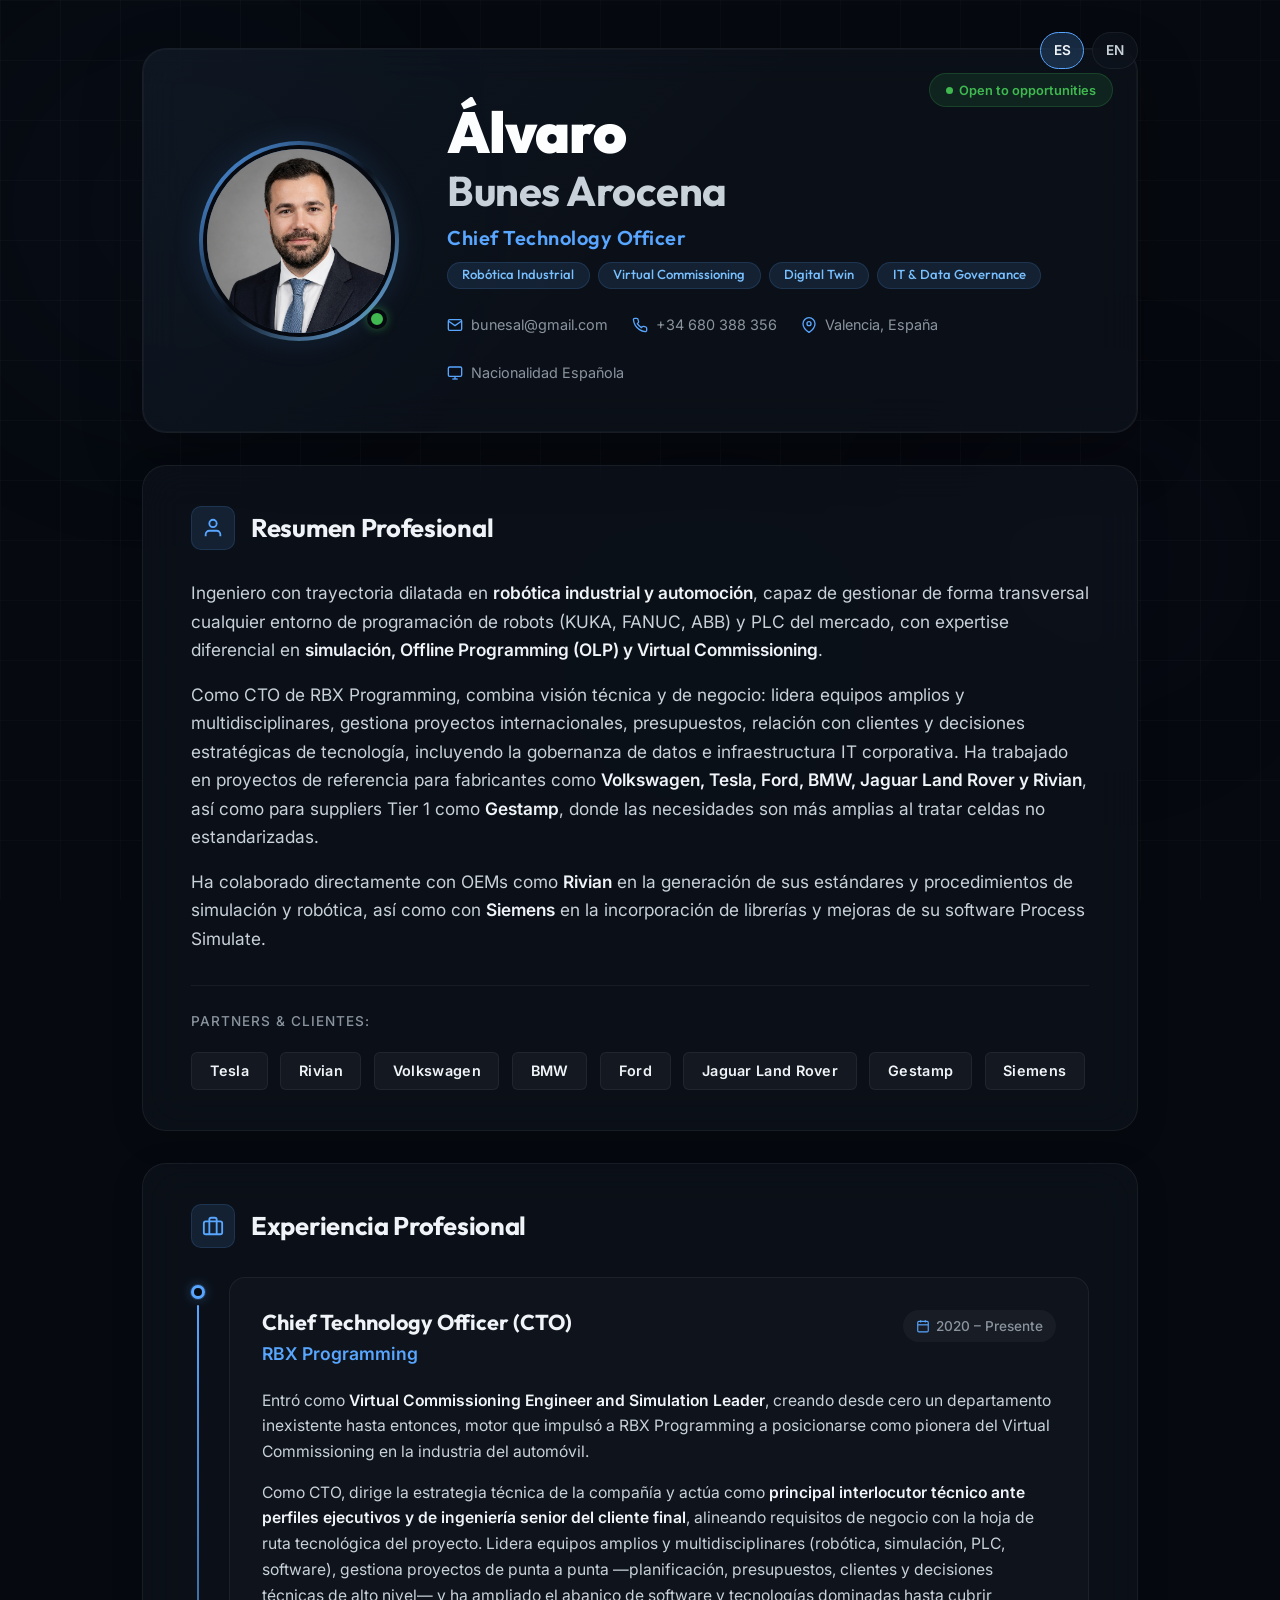
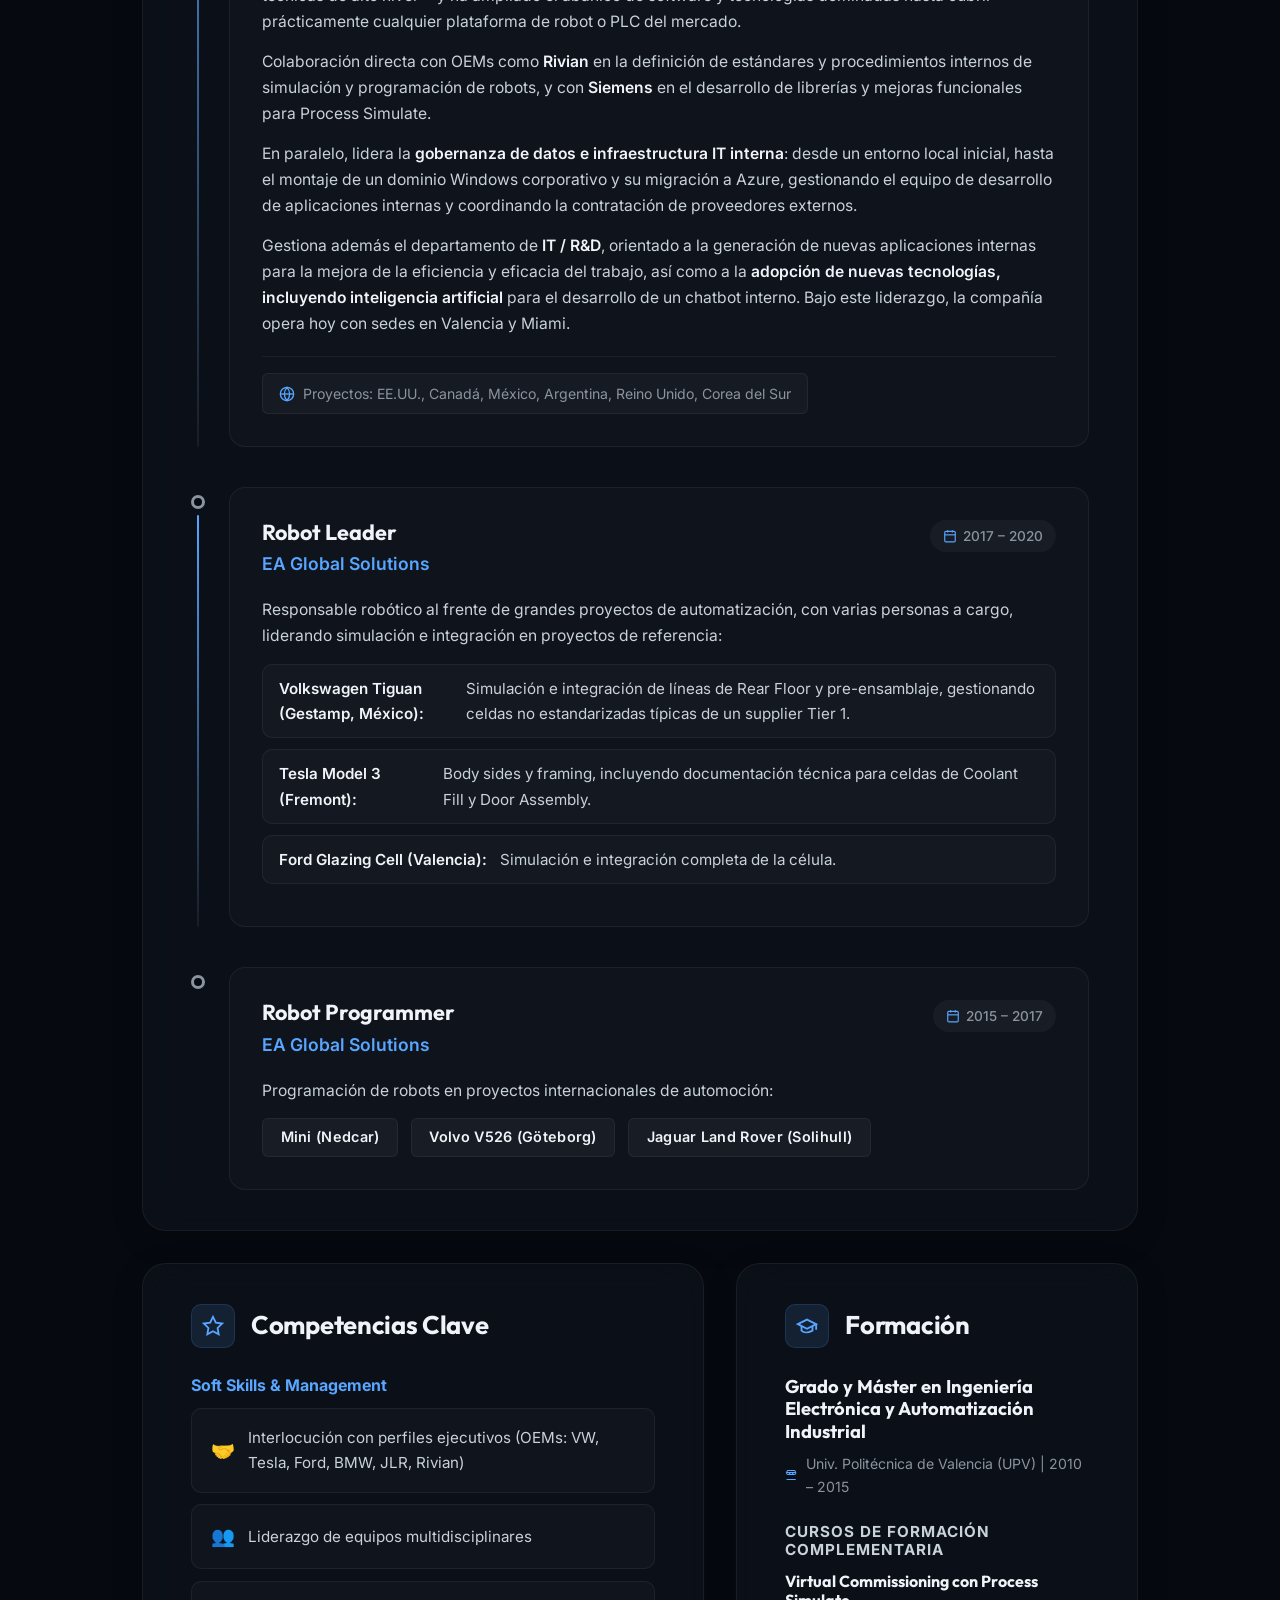
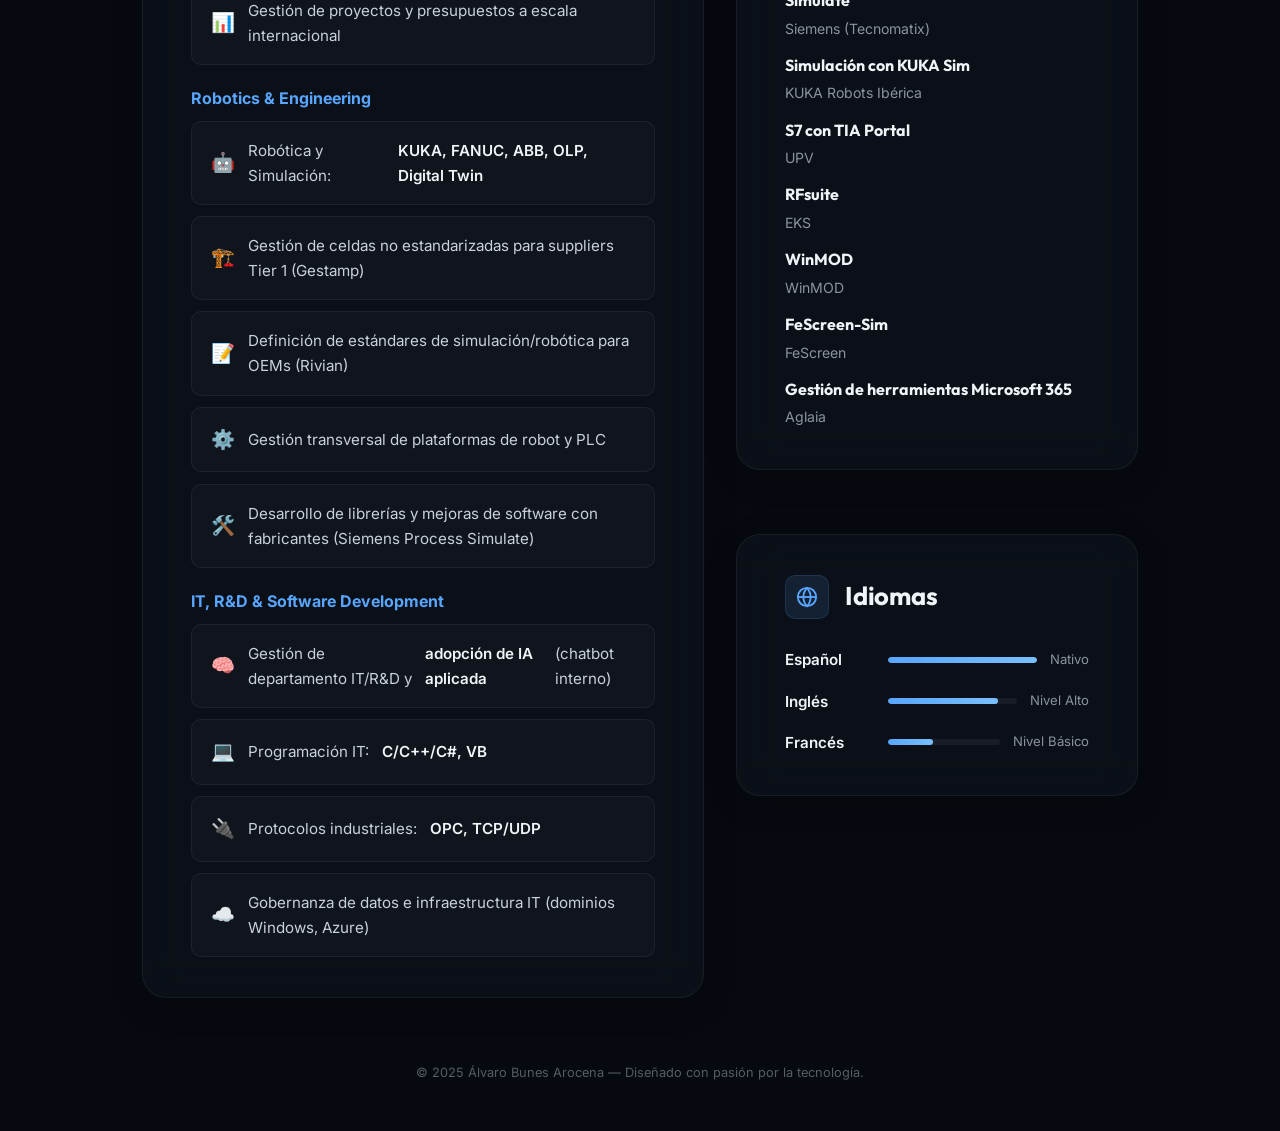
==== index.html @ 58a69bb5 "Add files via upload" ====
<!DOCTYPE html>
<html lang="es">
<head>
    <meta charset="UTF-8">
    <meta name="viewport" content="width=device-width, initial-scale=1.0">
    <title>CV — Álvaro Bunes Arocena | CTO & Industrial Robotics</title>
    <meta name="description" content="Curriculum Vitae de Álvaro Bunes Arocena — CTO especializado en Robótica Industrial, Virtual Commissioning, Digital Twin e IT Governance.">
    <link rel="preconnect" href="https://fonts.googleapis.com">
    <link rel="preconnect" href="https://fonts.gstatic.com" crossorigin>
    <link href="https://fonts.googleapis.com/css2?family=Inter:wght@300;400;500;600;700&family=Outfit:wght@400;500;600;700;800;900&display=swap" rel="stylesheet">
    <link rel="stylesheet" href="style.css">
</head>
<body>

    <!-- Animated background particles -->
    <div class="bg-effects">
        <div class="orb orb-1"></div>
        <div class="orb orb-2"></div>
        <div class="orb orb-3"></div>
        <div class="grid-overlay"></div>
    </div>

    <main class="cv-container">

        <!-- Language Switcher -->
        <div class="lang-switcher">
            <a href="index.html" class="lang-btn active">ES</a>
            <a href="en.html" class="lang-btn">EN</a>
        </div>

        <!-- ═══════════════ HERO ═══════════════ -->
        <header class="hero" id="hero">
            <div class="hero-badge">Open to opportunities</div>
            <div class="hero-layout">
                <div class="hero-image-wrapper">
                    <div class="hero-image-ring">
                        <div class="hero-image">
                            <img src="fotobuena.png" alt="Álvaro Bunes Arocena — CTO">
                        </div>
                    </div>
                    <div class="status-indicator"></div>
                </div>
                <div class="hero-content">
                    <h1 class="name">
                        <span class="name-first">Álvaro</span>
                        <span class="name-last">Bunes Arocena</span>
                    </h1>
                    <h2 class="title">
                        <span class="title-role">Chief Technology Officer</span>
                        <span class="title-domains">
                            <span class="domain-tag">Robótica Industrial</span>
                            <span class="domain-tag">Virtual Commissioning</span>
                            <span class="domain-tag">Digital Twin</span>
                            <span class="domain-tag">IT & Data Governance</span>
                        </span>
                    </h2>
                    <div class="contact-bar">
                        <a class="contact-item" href="mailto:bunesal@gmail.com">
                            <svg viewBox="0 0 24 24" fill="none" stroke="currentColor" stroke-width="2"><path d="M4 4h16c1.1 0 2 .9 2 2v12c0 1.1-.9 2-2 2H4c-1.1 0-2-.9-2-2V6c0-1.1.9-2 2-2z"></path><polyline points="22,6 12,13 2,6"></polyline></svg>
                            bunesal@gmail.com
                        </a>
                        <a class="contact-item" href="tel:+34680388356">
                            <svg viewBox="0 0 24 24" fill="none" stroke="currentColor" stroke-width="2"><path d="M22 16.92v3a2 2 0 0 1-2.18 2 19.79 19.79 0 0 1-8.63-3.07 19.5 19.5 0 0 1-6-6 19.79 19.79 0 0 1-3.07-8.67A2 2 0 0 1 4.11 2h3a2 2 0 0 1 2 1.72 12.84 12.84 0 0 0 .7 2.81 2 2 0 0 1-.45 2.11L8.09 9.91a16 16 0 0 0 6 6l1.27-1.27a2 2 0 0 1 2.11-.45 12.84 12.84 0 0 0 2.81.7A2 2 0 0 1 22 16.92z"></path></svg>
                            +34 680 388 356
                        </a>
                        <span class="contact-item">
                            <svg viewBox="0 0 24 24" fill="none" stroke="currentColor" stroke-width="2"><path d="M21 10c0 7-9 13-9 13s-9-6-9-13a9 9 0 0 1 18 0z"/><circle cx="12" cy="10" r="3"/></svg>
                            Valencia, España
                        </span>
                        <span class="contact-item">
                            <svg viewBox="0 0 24 24" fill="none" stroke="currentColor" stroke-width="2"><rect x="2" y="3" width="20" height="14" rx="2" ry="2"/><line x1="8" y1="21" x2="16" y2="21"/><line x1="12" y1="17" x2="12" y2="21"/></svg>
                            Nacionalidad Española
                        </span>
                    </div>
                </div>
            </div>
        </header>

        <!-- ═══════════════ RESUMEN ═══════════════ -->
        <section class="section summary-section" id="summary">
            <div class="section-header">
                <div class="section-icon">
                    <svg viewBox="0 0 24 24" fill="none" stroke="currentColor" stroke-width="2"><path d="M20 21v-2a4 4 0 0 0-4-4H8a4 4 0 0 0-4 4v2"/><circle cx="12" cy="7" r="4"/></svg>
                </div>
                <h3 class="section-title">Resumen Profesional</h3>
            </div>
            <div class="section-content summary-text">
                <p>Ingeniero con trayectoria dilatada en <strong>robótica industrial y automoción</strong>, capaz de gestionar de forma transversal cualquier entorno de programación de robots (KUKA, FANUC, ABB) y PLC del mercado, con expertise diferencial en <strong>simulación, Offline Programming (OLP) y Virtual Commissioning</strong>.</p>
                <p>Como CTO de RBX Programming, combina visión técnica y de negocio: lidera equipos amplios y multidisciplinares, gestiona proyectos internacionales, presupuestos, relación con clientes y decisiones estratégicas de tecnología, incluyendo la gobernanza de datos e infraestructura IT corporativa. Ha trabajado en proyectos de referencia para fabricantes como <strong>Volkswagen, Tesla, Ford, BMW, Jaguar Land Rover y Rivian</strong>, así como para suppliers Tier 1 como <strong>Gestamp</strong>, donde las necesidades son más amplias al tratar celdas no estandarizadas.</p>
                <p>Ha colaborado directamente con OEMs como <strong>Rivian</strong> en la generación de sus estándares y procedimientos de simulación y robótica, así como con <strong>Siemens</strong> en la incorporación de librerías y mejoras de su software Process Simulate.</p>
            </div>
            <div class="client-logos">
                <span class="logo-label">Partners & Clientes:</span>
                <div class="logo-strip">
                    <span class="client-name">Tesla</span>
                    <span class="client-name">Rivian</span>
                    <span class="client-name">Volkswagen</span>
                    <span class="client-name">BMW</span>
                    <span class="client-name">Ford</span>
                    <span class="client-name">Jaguar Land Rover</span>
                    <span class="client-name">Gestamp</span>
                    <span class="client-name">Siemens</span>
                </div>
            </div>
        </section>

        <!-- ═══════════════ EXPERIENCIA ═══════════════ -->
        <section class="section experience-section" id="experience">
            <div class="section-header">
                <div class="section-icon">
                    <svg viewBox="0 0 24 24" fill="none" stroke="currentColor" stroke-width="2"><rect x="2" y="7" width="20" height="14" rx="2" ry="2"/><path d="M16 21V5a2 2 0 0 0-2-2h-4a2 2 0 0 0-2 2v16"/></svg>
                </div>
                <h3 class="section-title">Experiencia Profesional</h3>
            </div>
            <div class="section-content">

                <!-- Job 1 -->
                <div class="job">
                    <div class="job-timeline">
                        <div class="timeline-dot active"></div>
                        <div class="timeline-line"></div>
                    </div>
                    <div class="job-card">
                        <div class="job-header">
                            <div class="job-title-group">
                                <h4 class="job-title">Chief Technology Officer (CTO)</h4>
                                <span class="company">RBX Programming</span>
                            </div>
                            <div class="job-meta">
                                <span class="date">
                                    <svg viewBox="0 0 24 24" fill="none" stroke="currentColor" stroke-width="2" width="14" height="14"><rect x="3" y="4" width="18" height="18" rx="2" ry="2"/><line x1="16" y1="2" x2="16" y2="6"/><line x1="8" y1="2" x2="8" y2="6"/><line x1="3" y1="10" x2="21" y2="10"/></svg>
                                    2020 – Presente
                                </span>
                            </div>
                        </div>
                        <div class="job-body">
                            <p>Entró como <strong>Virtual Commissioning Engineer and Simulation Leader</strong>, creando desde cero un departamento inexistente hasta entonces, motor que impulsó a RBX Programming a posicionarse como pionera del Virtual Commissioning en la industria del automóvil.</p>
                            <p>Como CTO, dirige la estrategia técnica de la compañía y actúa como <strong>principal interlocutor técnico ante perfiles ejecutivos y de ingeniería senior del cliente final</strong>, alineando requisitos de negocio con la hoja de ruta tecnológica del proyecto. Lidera equipos amplios y multidisciplinares (robótica, simulación, PLC, software), gestiona proyectos de punta a punta —planificación, presupuestos, clientes y decisiones técnicas de alto nivel— y ha ampliado el abanico de software y tecnologías dominadas hasta cubrir prácticamente cualquier plataforma de robot o PLC del mercado.</p>
                            <p>Colaboración directa con OEMs como <strong>Rivian</strong> en la definición de estándares y procedimientos internos de simulación y programación de robots, y con <strong>Siemens</strong> en el desarrollo de librerías y mejoras funcionales para Process Simulate.</p>
                            <p>En paralelo, lidera la <strong>gobernanza de datos e infraestructura IT interna</strong>: desde un entorno local inicial, hasta el montaje de un dominio Windows corporativo y su migración a Azure, gestionando el equipo de desarrollo de aplicaciones internas y coordinando la contratación de proveedores externos.</p>
                            <p>Gestiona además el departamento de <strong>IT / R&D</strong>, orientado a la generación de nuevas aplicaciones internas para la mejora de la eficiencia y eficacia del trabajo, así como a la <strong>adopción de nuevas tecnologías, incluyendo inteligencia artificial</strong> para el desarrollo de un chatbot interno. Bajo este liderazgo, la compañía opera hoy con sedes en Valencia y Miami.</p>
                        </div>
                        <div class="job-highlights">
                            <span class="highlight">
                                <svg viewBox="0 0 24 24" fill="none" stroke="currentColor" stroke-width="2" width="16" height="16"><circle cx="12" cy="12" r="10"/><line x1="2" y1="12" x2="22" y2="12"/><path d="M12 2a15.3 15.3 0 0 1 4 10 15.3 15.3 0 0 1-4 10 15.3 15.3 0 0 1-4-10 15.3 15.3 0 0 1 4-10z"/></svg>
                                Proyectos: EE.UU., Canadá, México, Argentina, Reino Unido, Corea del Sur
                            </span>
                        </div>
                    </div>
                </div>

                <!-- Job 2 -->
                <div class="job">
                    <div class="job-timeline">
                        <div class="timeline-dot"></div>
                        <div class="timeline-line"></div>
                    </div>
                    <div class="job-card">
                        <div class="job-header">
                            <div class="job-title-group">
                                <h4 class="job-title">Robot Leader</h4>
                                <span class="company">EA Global Solutions</span>
                            </div>
                            <div class="job-meta">
                                <span class="date">
                                    <svg viewBox="0 0 24 24" fill="none" stroke="currentColor" stroke-width="2" width="14" height="14"><rect x="3" y="4" width="18" height="18" rx="2" ry="2"/><line x1="16" y1="2" x2="16" y2="6"/><line x1="8" y1="2" x2="8" y2="6"/><line x1="3" y1="10" x2="21" y2="10"/></svg>
                                    2017 – 2020
                                </span>
                            </div>
                        </div>
                        <div class="job-body">
                            <p>Responsable robótico al frente de grandes proyectos de automatización, con varias personas a cargo, liderando simulación e integración en proyectos de referencia:</p>
                            <ul class="skills-list" style="margin-top: 10px; margin-bottom: 10px;">
                                <li style="padding: 0.7rem 1rem;"><strong>Volkswagen Tiguan (Gestamp, México):</strong> Simulación e integración de líneas de Rear Floor y pre-ensamblaje, gestionando celdas no estandarizadas típicas de un supplier Tier 1.</li>
                                <li style="padding: 0.7rem 1rem;"><strong>Tesla Model 3 (Fremont):</strong> Body sides y framing, incluyendo documentación técnica para celdas de Coolant Fill y Door Assembly.</li>
                                <li style="padding: 0.7rem 1rem;"><strong>Ford Glazing Cell (Valencia):</strong> Simulación e integración completa de la célula.</li>
                            </ul>
                        </div>
                    </div>
                </div>

                <!-- Job 3 -->
                <div class="job">
                    <div class="job-timeline">
                        <div class="timeline-dot"></div>
                    </div>
                    <div class="job-card">
                        <div class="job-header">
                            <div class="job-title-group">
                                <h4 class="job-title">Robot Programmer</h4>
                                <span class="company">EA Global Solutions</span>
                            </div>
                            <div class="job-meta">
                                <span class="date">
                                    <svg viewBox="0 0 24 24" fill="none" stroke="currentColor" stroke-width="2" width="14" height="14"><rect x="3" y="4" width="18" height="18" rx="2" ry="2"/><line x1="16" y1="2" x2="16" y2="6"/><line x1="8" y1="2" x2="8" y2="6"/><line x1="3" y1="10" x2="21" y2="10"/></svg>
                                    2015 – 2017
                                </span>
                            </div>
                        </div>
                        <div class="job-body">
                            <p>Programación de robots en proyectos internacionales de automoción:</p>
                            <div class="logo-strip" style="margin-top: 10px;">
                                <span class="client-name">Mini (Nedcar)</span>
                                <span class="client-name">Volvo V526 (Göteborg)</span>
                                <span class="client-name">Jaguar Land Rover (Solihull)</span>
                            </div>
                        </div>
                    </div>
                </div>

            </div>
        </section>

        <!-- ═══════════════ COMPETENCIAS + SIDE ═══════════════ -->
        <div class="grid-sections">

            <!-- Skills -->
            <section class="section skills-section" id="skills">
                <div class="section-header">
                    <div class="section-icon">
                        <svg viewBox="0 0 24 24" fill="none" stroke="currentColor" stroke-width="2"><polygon points="12 2 15.09 8.26 22 9.27 17 14.14 18.18 21.02 12 17.77 5.82 21.02 7 14.14 2 9.27 8.91 8.26 12 2"/></svg>
                    </div>
                    <h3 class="section-title">Competencias Clave</h3>
                </div>
                <div class="section-content">
                    
                    <h4 style="margin-bottom: 0.8rem; color: var(--accent); font-family: var(--font-body); font-size: 1rem;">Soft Skills & Management</h4>
                    <ul class="skills-list" style="margin-bottom: 1.5rem;">
                        <li><span class="skill-icon">🤝</span> Interlocución con perfiles ejecutivos (OEMs: VW, Tesla, Ford, BMW, JLR, Rivian)</li>
                        <li><span class="skill-icon">👥</span> Liderazgo de equipos multidisciplinares</li>
                        <li><span class="skill-icon">📊</span> Gestión de proyectos y presupuestos a escala internacional</li>
                    </ul>

                    <h4 style="margin-bottom: 0.8rem; color: var(--accent); font-family: var(--font-body); font-size: 1rem;">Robotics & Engineering</h4>
                    <ul class="skills-list" style="margin-bottom: 1.5rem;">
                        <li><span class="skill-icon">🤖</span> Robótica y Simulación: <strong>KUKA, FANUC, ABB, OLP, Digital Twin</strong></li>
                        <li><span class="skill-icon">🏗️</span> Gestión de celdas no estandarizadas para suppliers Tier 1 (Gestamp)</li>
                        <li><span class="skill-icon">📝</span> Definición de estándares de simulación/robótica para OEMs (Rivian)</li>
                        <li><span class="skill-icon">⚙️</span> Gestión transversal de plataformas de robot y PLC</li>
                        <li><span class="skill-icon">🛠️</span> Desarrollo de librerías y mejoras de software con fabricantes (Siemens Process Simulate)</li>
                    </ul>

                    <h4 style="margin-bottom: 0.8rem; color: var(--accent); font-family: var(--font-body); font-size: 1rem;">IT, R&D & Software Development</h4>
                    <ul class="skills-list">
                        <li><span class="skill-icon">🧠</span> Gestión de departamento IT/R&D y <strong>adopción de IA aplicada</strong> (chatbot interno)</li>
                        <li><span class="skill-icon">💻</span> Programación IT: <strong>C/C++/C#, VB</strong></li>
                        <li><span class="skill-icon">🔌</span> Protocolos industriales: <strong>OPC, TCP/UDP</strong></li>
                        <li><span class="skill-icon">☁️</span> Gobernanza de datos e infraestructura IT (dominios Windows, Azure)</li>
                    </ul>

                </div>
            </section>

            <div class="side-sections">

                <!-- Formación -->
                <section class="section edu-section" id="education">
                    <div class="section-header">
                        <div class="section-icon">
                            <svg viewBox="0 0 24 24" fill="none" stroke="currentColor" stroke-width="2"><path d="M22 10v6M2 10l10-5 10 5-10 5z"/><path d="M6 12v5c3 3 6 3 12 0v-5"/></svg>
                        </div>
                        <h3 class="section-title">Formación</h3>
                    </div>
                    <div class="section-content">
                        <div class="edu-item" style="margin-bottom: 1.5rem;">
                            <h4 class="degree">Grado y Máster en Ingeniería Electrónica y Automatización Industrial</h4>
                            <span class="university">
                                <svg viewBox="0 0 24 24" fill="none" stroke="currentColor" stroke-width="2" width="14" height="14"><path d="M3 21h18M3 7v1a3 3 0 0 0 6 0V7m0 1a3 3 0 0 0 6 0V7m0 1a3 3 0 0 0 6 0V7H3l2-4h14l2 4"/></svg>
                                Univ. Politécnica de Valencia (UPV) | 2010 – 2015
                            </span>
                        </div>

                        <h4 style="margin-bottom: 0.8rem; color: var(--text-200); font-family: var(--font-body); font-size: 0.95rem; text-transform: uppercase; letter-spacing: 1px;">Cursos de Formación Complementaria</h4>
                        
                        <div class="edu-item" style="margin-bottom: 1rem;">
                            <h4 class="degree" style="font-size: 1rem;">Virtual Commissioning con Process Simulate</h4>
                            <span class="university" style="margin-top: 0;">Siemens (Tecnomatix)</span>
                        </div>

                        <div class="edu-item" style="margin-bottom: 1rem;">
                            <h4 class="degree" style="font-size: 1rem;">Simulación con KUKA Sim</h4>
                            <span class="university" style="margin-top: 0;">KUKA Robots Ibérica</span>
                        </div>

                        <div class="edu-item" style="margin-bottom: 1rem;">
                            <h4 class="degree" style="font-size: 1rem;">S7 con TIA Portal</h4>
                            <span class="university" style="margin-top: 0;">UPV</span>
                        </div>

                        <div class="edu-item" style="margin-bottom: 1rem;">
                            <h4 class="degree" style="font-size: 1rem;">RFsuite</h4>
                            <span class="university" style="margin-top: 0;">EKS</span>
                        </div>

                        <div class="edu-item" style="margin-bottom: 1rem;">
                            <h4 class="degree" style="font-size: 1rem;">WinMOD</h4>
                            <span class="university" style="margin-top: 0;">WinMOD</span>
                        </div>

                        <div class="edu-item" style="margin-bottom: 1rem;">
                            <h4 class="degree" style="font-size: 1rem;">FeScreen-Sim</h4>
                            <span class="university" style="margin-top: 0;">FeScreen</span>
                        </div>

                        <div class="edu-item">
                            <h4 class="degree" style="font-size: 1rem;">Gestión de herramientas Microsoft 365</h4>
                            <span class="university" style="margin-top: 0;">Aglaia</span>
                        </div>
                    </div>
                </section>

                <!-- Idiomas -->
                <section class="section lang-section" id="languages">
                    <div class="section-header">
                        <div class="section-icon">
                            <svg viewBox="0 0 24 24" fill="none" stroke="currentColor" stroke-width="2"><circle cx="12" cy="12" r="10"/><line x1="2" y1="12" x2="22" y2="12"/><path d="M12 2a15.3 15.3 0 0 1 4 10 15.3 15.3 0 0 1-4 10 15.3 15.3 0 0 1-4-10 15.3 15.3 0 0 1 4-10z"/></svg>
                        </div>
                        <h3 class="section-title">Idiomas</h3>
                    </div>
                    <div class="section-content">
                        <div class="lang-grid">
                            <div class="lang-item">
                                <span class="lang-name">Español</span>
                                <div class="lang-bar"><div class="lang-fill" style="width:100%"></div></div>
                                <span class="lang-level">Nativo</span>
                            </div>
                            <div class="lang-item">
                                <span class="lang-name">Inglés</span>
                                <div class="lang-bar"><div class="lang-fill" style="width:85%"></div></div>
                                <span class="lang-level">Nivel Alto</span>
                            </div>
                            <div class="lang-item">
                                <span class="lang-name">Francés</span>
                                <div class="lang-bar"><div class="lang-fill" style="width:40%"></div></div>
                                <span class="lang-level">Nivel Básico</span>
                            </div>
                        </div>
                    </div>
                </section>

            </div>
        </div>

        <!-- Footer -->
        <footer class="cv-footer">
            <p>&copy; 2025 Álvaro Bunes Arocena — Diseñado con pasión por la tecnología.</p>
        </footer>

    </main>

    <script>
        // Scroll-triggered reveal animations
        const observer = new IntersectionObserver((entries) => {
            entries.forEach(entry => {
                if (entry.isIntersecting) {
                    entry.target.classList.add('visible');
                }
            });
        }, { threshold: 0.1 });

        document.querySelectorAll('.section, .hero').forEach(el => {
            el.classList.add('reveal');
            observer.observe(el);
        });
    </script>

</body>
</html>
---- style.css ----
/* ═══════════════════════════════════════════════════
   DESIGN SYSTEM — Álvaro Bunes Arocena CV
   Premium Dark Mode · Glassmorphism · Micro-animations
   ═══════════════════════════════════════════════════ */

:root {
    /* Palette */
    --bg-deep:        #06090f;
    --bg-card:        rgba(15, 20, 30, 0.65);
    --bg-card-hover:  rgba(20, 28, 42, 0.8);
    --border-subtle:  rgba(255, 255, 255, 0.06);
    --border-hover:   rgba(88, 166, 255, 0.25);

    --text-100:       #f0f4f8;
    --text-200:       #c9d1d9;
    --text-300:       #8b949e;

    --accent:         #58a6ff;
    --accent-light:   #79c0ff;
    --accent-glow:    rgba(88, 166, 255, 0.12);
    --accent-vivid:   rgba(88, 166, 255, 0.35);

    --success:        #3fb950;

    /* Typography */
    --font-display:   'Outfit', sans-serif;
    --font-body:      'Inter', sans-serif;

    /* Spacing */
    --radius-lg:      24px;
    --radius-md:      16px;
    --radius-sm:      10px;
    --radius-xs:      6px;
}

/* ──── Reset ──── */
*, *::before, *::after {
    margin: 0; padding: 0; box-sizing: border-box;
}

html { scroll-behavior: smooth; }

body {
    font-family: var(--font-body);
    background: var(--bg-deep);
    color: var(--text-200);
    line-height: 1.65;
    -webkit-font-smoothing: antialiased;
    min-height: 100vh;
    overflow-x: hidden;
}

h1, h2, h3, h4 { font-family: var(--font-display); color: var(--text-100); line-height: 1.2; }
strong { color: var(--text-100); font-weight: 600; }
a { color: inherit; text-decoration: none; }

/* ═══════════════ BACKGROUND EFFECTS ═══════════════ */
.bg-effects {
    position: fixed;
    inset: 0;
    pointer-events: none;
    z-index: 0;
    overflow: hidden;
}

.orb {
    position: absolute;
    border-radius: 50%;
    filter: blur(120px);
    opacity: 0.4;
}

.orb-1 {
    width: 600px; height: 600px;
    background: radial-gradient(circle, rgba(88, 166, 255, 0.15), transparent 70%);
    top: -10%; left: -10%;
    animation: float-orb 20s ease-in-out infinite alternate;
}

.orb-2 {
    width: 500px; height: 500px;
    background: radial-gradient(circle, rgba(139, 92, 246, 0.1), transparent 70%);
    bottom: 10%; right: -5%;
    animation: float-orb 25s ease-in-out infinite alternate-reverse;
}

.orb-3 {
    width: 400px; height: 400px;
    background: radial-gradient(circle, rgba(88, 166, 255, 0.08), transparent 70%);
    top: 50%; left: 40%;
    animation: float-orb 30s ease-in-out infinite alternate;
}

.grid-overlay {
    position: absolute;
    inset: 0;
    background-image:
        linear-gradient(rgba(255,255,255,0.02) 1px, transparent 1px),
        linear-gradient(90deg, rgba(255,255,255,0.02) 1px, transparent 1px);
    background-size: 60px 60px;
}

@keyframes float-orb {
    0%   { transform: translate(0, 0) scale(1); }
    50%  { transform: translate(40px, -30px) scale(1.1); }
    100% { transform: translate(-20px, 20px) scale(0.95); }
}

/* ═══════════════ CONTAINER ═══════════════ */
.cv-container {
    position: relative;
    z-index: 1;
    max-width: 1060px;
    margin: 0 auto;
    padding: 3rem 2rem 2rem;
}

/* ═══════════════ REVEAL ANIMATION ═══════════════ */
.reveal {
    opacity: 0;
    transform: translateY(30px);
    transition: opacity 0.7s cubic-bezier(0.16, 1, 0.3, 1),
                transform 0.7s cubic-bezier(0.16, 1, 0.3, 1);
}
.reveal.visible {
    opacity: 1;
    transform: translateY(0);
}
.reveal:nth-child(2) { transition-delay: 0.08s; }
.reveal:nth-child(3) { transition-delay: 0.16s; }
.reveal:nth-child(4) { transition-delay: 0.24s; }

/* ═══════════════ HERO ═══════════════ */
.hero {
    position: relative;
    background: var(--bg-card);
    border: 1px solid var(--border-subtle);
    border-radius: var(--radius-lg);
    padding: 3rem 3.5rem;
    margin-bottom: 2rem;
    backdrop-filter: blur(20px);
    box-shadow:
        0 0 0 1px rgba(255,255,255,0.03) inset,
        0 20px 60px rgba(0, 0, 0, 0.3);
    overflow: hidden;
    transition: border-color 0.4s, box-shadow 0.4s;
}

.hero::before {
    content: '';
    position: absolute;
    inset: 0;
    background: linear-gradient(135deg, rgba(88,166,255,0.04) 0%, transparent 50%);
    pointer-events: none;
}

.hero:hover {
    border-color: var(--border-hover);
    box-shadow:
        0 0 0 1px rgba(255,255,255,0.05) inset,
        0 20px 80px rgba(0, 0, 0, 0.35),
        0 0 40px var(--accent-glow);
}

.hero-badge {
    position: absolute;
    top: 1.5rem; right: 1.5rem;
    background: rgba(63, 185, 80, 0.12);
    color: var(--success);
    padding: 0.35rem 1rem;
    border-radius: 20px;
    font-size: 0.8rem;
    font-weight: 600;
    border: 1px solid rgba(63, 185, 80, 0.2);
    display: flex; align-items: center; gap: 6px;
    animation: pulse-badge 3s ease-in-out infinite;
}

.hero-badge::before {
    content: '';
    width: 7px; height: 7px;
    background: var(--success);
    border-radius: 50%;
    display: inline-block;
}

@keyframes pulse-badge {
    0%, 100% { opacity: 1; }
    50%      { opacity: 0.7; }
}

.hero-layout {
    display: flex;
    align-items: center;
    gap: 3rem;
}

/* Photo */
.hero-image-wrapper {
    position: relative;
    flex-shrink: 0;
}

.hero-image-ring {
    width: 200px; height: 200px;
    border-radius: 50%;
    padding: 4px;
    background: linear-gradient(135deg, var(--accent) 0%, transparent 50%, var(--accent-light) 100%);
    box-shadow: 0 0 30px var(--accent-glow);
}



.hero-image {
    width: 100%; height: 100%;
    border-radius: 50%;
    overflow: hidden;
    border: 4px solid var(--bg-deep);
}

.hero-image img {
    width: 100%; height: 100%;
    object-fit: cover;
    display: block;
}

.status-indicator {
    position: absolute;
    bottom: 12px; right: 12px;
    width: 20px; height: 20px;
    background: var(--success);
    border-radius: 50%;
    border: 4px solid var(--bg-deep);
    box-shadow: 0 0 10px rgba(63,185,80,0.5);
}

/* Name */
.name {
    display: flex;
    flex-direction: column;
    margin-bottom: 0.6rem;
}

.name-first {
    font-size: 3.6rem;
    font-weight: 900;
    background: linear-gradient(135deg, #ffffff 30%, var(--accent-light));
    -webkit-background-clip: text;
    -webkit-text-fill-color: transparent;
    letter-spacing: -1px;
}

.name-last {
    font-size: 2.6rem;
    font-weight: 700;
    color: var(--text-200);
    -webkit-text-fill-color: var(--text-200);
    letter-spacing: -0.5px;
}

/* Title */
.title {
    margin-bottom: 1.5rem;
}

.title-role {
    display: block;
    color: var(--accent);
    font-weight: 600;
    font-size: 1.25rem;
    margin-bottom: 0.75rem;
    letter-spacing: 0.5px;
}

.title-domains {
    display: flex;
    flex-wrap: wrap;
    gap: 0.5rem;
}

.domain-tag {
    background: var(--accent-glow);
    color: var(--accent-light);
    padding: 0.3rem 0.9rem;
    border-radius: 20px;
    font-size: 0.82rem;
    font-weight: 500;
    border: 1px solid rgba(88, 166, 255, 0.15);
    transition: all 0.2s;
}

.domain-tag:hover {
    background: rgba(88, 166, 255, 0.2);
    transform: translateY(-2px);
}

/* Contact */
.contact-bar {
    display: flex;
    flex-wrap: wrap;
    gap: 1.5rem;
}

.contact-item {
    display: flex;
    align-items: center;
    gap: 0.5rem;
    color: var(--text-300);
    font-size: 0.9rem;
    transition: color 0.2s;
}

.contact-item:hover { color: var(--accent); }

.contact-item svg {
    width: 16px; height: 16px;
    color: var(--accent);
    flex-shrink: 0;
}

/* ═══════════════ SECTIONS GENERAL ═══════════════ */
.section {
    background: var(--bg-card);
    border: 1px solid var(--border-subtle);
    border-radius: var(--radius-lg);
    padding: 2.5rem 3rem;
    margin-bottom: 2rem;
    backdrop-filter: blur(20px);
    box-shadow: 0 8px 32px rgba(0,0,0,0.15);
    transition: border-color 0.3s, box-shadow 0.3s;
}

.section:hover {
    border-color: var(--border-hover);
    box-shadow: 0 12px 48px rgba(0,0,0,0.2);
}

.section-header {
    display: flex;
    align-items: center;
    gap: 1rem;
    margin-bottom: 1.8rem;
}

.section-icon {
    width: 44px; height: 44px;
    background: var(--accent-glow);
    border: 1px solid rgba(88,166,255,0.15);
    border-radius: var(--radius-sm);
    display: flex;
    align-items: center;
    justify-content: center;
    flex-shrink: 0;
}

.section-icon svg {
    width: 22px; height: 22px;
    color: var(--accent);
}

.section-title {
    font-size: 1.6rem;
    font-weight: 700;
    letter-spacing: -0.3px;
}

/* ═══════════════ SUMMARY ═══════════════ */
.summary-text p {
    font-size: 1.08rem;
    color: var(--text-200);
    margin-bottom: 1rem;
}

.summary-text p:last-child {
    margin-bottom: 0;
}

/* Client logos strip */
.client-logos {
    margin-top: 2rem;
    padding-top: 1.5rem;
    border-top: 1px solid var(--border-subtle);
    display: flex;
    align-items: center;
    gap: 1.2rem;
    flex-wrap: wrap;
}

.logo-label {
    color: var(--text-300);
    font-size: 0.85rem;
    font-weight: 500;
    text-transform: uppercase;
    letter-spacing: 1px;
}

.logo-strip {
    display: flex;
    gap: 0.8rem;
    flex-wrap: wrap;
}

.client-name {
    background: rgba(255,255,255,0.04);
    border: 1px solid var(--border-subtle);
    padding: 0.4rem 1.1rem;
    border-radius: var(--radius-xs);
    color: var(--text-100);
    font-weight: 600;
    font-size: 0.9rem;
    letter-spacing: 0.3px;
    transition: all 0.2s;
}

.client-name:hover {
    background: var(--accent-glow);
    border-color: var(--border-hover);
    transform: translateY(-2px);
}

/* ═══════════════ EXPERIENCE ═══════════════ */
.job {
    display: flex;
    gap: 1.5rem;
    margin-bottom: 2.5rem;
}

.job:last-child { margin-bottom: 0; }

/* Timeline */
.job-timeline {
    display: flex;
    flex-direction: column;
    align-items: center;
    padding-top: 0.5rem;
    flex-shrink: 0;
}

.timeline-dot {
    width: 14px; height: 14px;
    border-radius: 50%;
    background: var(--bg-deep);
    border: 3px solid var(--text-300);
    flex-shrink: 0;
    transition: all 0.3s;
    position: relative;
}

.timeline-dot.active {
    border-color: var(--accent);
    box-shadow: 0 0 12px var(--accent-vivid);
}

.timeline-dot.active::after {
    content: '';
    position: absolute;
    inset: -4px;
    border-radius: 50%;
    border: 2px solid rgba(88,166,255,0.2);
    animation: ping 2s ease-out infinite;
}

@keyframes ping {
    0%   { transform: scale(1); opacity: 0.6; }
    100% { transform: scale(2); opacity: 0; }
}

.timeline-line {
    width: 2px;
    flex: 1;
    background: linear-gradient(to bottom, var(--accent), var(--border-subtle));
    margin-top: 6px;
    border-radius: 2px;
}

/* Job card */
.job-card {
    flex: 1;
    background: rgba(255,255,255,0.02);
    border: 1px solid var(--border-subtle);
    border-radius: var(--radius-md);
    padding: 2rem;
    transition: all 0.3s;
}

.job-card:hover {
    background: rgba(255,255,255,0.04);
    border-color: var(--border-hover);
    transform: translateX(5px);
}

.job-header {
    display: flex;
    justify-content: space-between;
    align-items: flex-start;
    margin-bottom: 1.2rem;
    flex-wrap: wrap;
    gap: 0.8rem;
}

.job-title {
    font-size: 1.35rem;
    font-weight: 700;
    margin-bottom: 0.2rem;
}

.company {
    color: var(--accent);
    font-weight: 600;
    font-size: 1.1rem;
}

.job-meta {
    display: flex;
    flex-direction: column;
    gap: 0.4rem;
    align-items: flex-end;
}

.date, .location-tag {
    display: flex;
    align-items: center;
    gap: 0.4rem;
    color: var(--text-300);
    font-size: 0.85rem;
    font-weight: 500;
    background: rgba(255,255,255,0.04);
    padding: 0.3rem 0.8rem;
    border-radius: 20px;
    white-space: nowrap;
}

.date svg, .location-tag svg {
    color: var(--accent);
}

.job-body p {
    color: var(--text-200);
    font-size: 0.98rem;
    margin-bottom: 0.9rem;
}

.job-body p:last-child { margin-bottom: 0; }

.job-highlights {
    margin-top: 1.2rem;
    padding-top: 1rem;
    border-top: 1px solid var(--border-subtle);
}

.highlight {
    display: inline-flex;
    align-items: center;
    gap: 0.5rem;
    color: var(--text-300);
    font-size: 0.88rem;
    background: rgba(255,255,255,0.03);
    padding: 0.5rem 1rem;
    border-radius: var(--radius-xs);
    border: 1px solid var(--border-subtle);
}

.highlight svg { color: var(--accent); }

/* ═══════════════ GRID LAYOUT ═══════════════ */
.grid-sections {
    display: grid;
    grid-template-columns: 1.4fr 1fr;
    gap: 2rem;
}

/* ═══════════════ SKILLS ═══════════════ */
.skills-list {
    list-style: none;
    display: flex;
    flex-direction: column;
    gap: 0.7rem;
}

.skills-list li {
    background: rgba(255,255,255,0.025);
    padding: 1rem 1.2rem;
    border-radius: var(--radius-sm);
    border: 1px solid var(--border-subtle);
    color: var(--text-200);
    font-size: 0.95rem;
    display: flex;
    align-items: center;
    gap: 0.8rem;
    transition: all 0.25s;
    cursor: default;
}

.skill-icon {
    font-size: 1.2rem;
    flex-shrink: 0;
}

.skills-list li:hover {
    background: rgba(255,255,255,0.05);
    transform: translateX(8px);
    border-color: var(--border-hover);
    box-shadow: 0 4px 16px rgba(0,0,0,0.15);
}

/* ═══════════════ SIDE SECTIONS ═══════════════ */
.side-sections {
    display: flex;
    flex-direction: column;
    gap: 2rem;
}

/* Education */
.edu-item {
    display: flex;
    flex-direction: column;
    gap: 0.4rem;
}

.degree {
    font-size: 1.15rem;
    font-weight: 700;
}

.specialty {
    color: var(--accent);
    font-weight: 500;
    font-size: 0.95rem;
}

.university {
    display: flex;
    align-items: center;
    gap: 0.5rem;
    color: var(--text-300);
    font-size: 0.88rem;
    margin-top: 0.2rem;
}

.university svg { color: var(--accent); }

/* ═══════════════ LANGUAGES ═══════════════ */
.lang-grid {
    display: flex;
    flex-direction: column;
    gap: 1rem;
}

.lang-item {
    display: grid;
    grid-template-columns: 90px 1fr auto;
    align-items: center;
    gap: 0.8rem;
}

.lang-name {
    color: var(--text-100);
    font-weight: 600;
    font-size: 0.95rem;
}

.lang-bar {
    height: 6px;
    background: rgba(255,255,255,0.06);
    border-radius: 3px;
    overflow: hidden;
}

.lang-fill {
    height: 100%;
    background: linear-gradient(90deg, var(--accent), var(--accent-light));
    border-radius: 3px;
    transition: width 1.5s cubic-bezier(0.16, 1, 0.3, 1);
    box-shadow: 0 0 8px var(--accent-glow);
}

.lang-level {
    color: var(--text-300);
    font-size: 0.82rem;
    text-align: right;
    white-space: nowrap;
}

.lang-level small {
    color: var(--accent);
    display: block;
    font-size: 0.72rem;
}

/* ═══════════════ FOOTER ═══════════════ */
.cv-footer {
    text-align: center;
    padding: 2rem 0 1rem;
    color: var(--text-300);
    font-size: 0.8rem;
    opacity: 0.6;
}

/* ═══════════════ RESPONSIVE ═══════════════ */
@media (max-width: 860px) {
    .cv-container { padding: 1.5rem 1rem; }

    .hero { padding: 2rem 1.5rem; }

    .hero-layout {
        flex-direction: column;
        text-align: center;
        gap: 1.5rem;
    }

    .hero-badge { top: 1rem; right: 1rem; font-size: 0.72rem; }

    .hero-image-ring { width: 160px; height: 160px; }

    .name-first { font-size: 2.6rem; }
    .name-last  { font-size: 1.8rem; }

    .title-domains { justify-content: center; }
    .contact-bar { justify-content: center; }

    .grid-sections { grid-template-columns: 1fr; }

    .section { padding: 1.8rem 1.5rem; }

    .job { flex-direction: column; gap: 0.8rem; }
    .job-timeline { flex-direction: row; padding: 0; }
    .timeline-line { width: 100%; height: 2px; margin-top: 0; margin-left: 6px; }

    .job-header { flex-direction: column; }
    .job-meta { align-items: flex-start; flex-direction: row; }

    .lang-item { grid-template-columns: 80px 1fr; gap: 0.5rem; }
    .lang-level { grid-column: 1 / -1; text-align: left; }
}

/* ═══════════════ PRINT STYLES ═══════════════ */
@media print {
    body { background: var(--bg-deep) !important; -webkit-print-color-adjust: exact; print-color-adjust: exact; }
    .bg-effects { display: none; }
    .reveal { opacity: 1 !important; transform: none !important; }
    .hero, .section { break-inside: avoid; box-shadow: none; }
    @page { margin: 1cm; }
}
/* --------------- LANGUAGE SWITCHER --------------- */
.lang-switcher {
    position: absolute;
    top: 2rem;
    right: 2rem;
    display: flex;
    gap: 0.5rem;
    z-index: 100;
}
.lang-btn {
    background: var(--bg-card);
    border: 1px solid var(--border-subtle);
    color: var(--text-200);
    padding: 0.4rem 0.8rem;
    border-radius: 20px;
    font-size: 0.85rem;
    font-weight: 600;
    cursor: pointer;
    text-decoration: none;
    transition: all 0.3s ease;
    backdrop-filter: blur(10px);
}
.lang-btn:hover {
    background: var(--bg-card-hover);
    border-color: var(--border-hover);
    color: var(--text-100);
    transform: translateY(-2px);
}
.lang-btn.active {
    background: rgba(88, 166, 255, 0.2);
    border-color: var(--accent);
    color: var(--text-100);
    pointer-events: none;
}

@media print {
    .lang-switcher {
        display: none !important;
    }
}
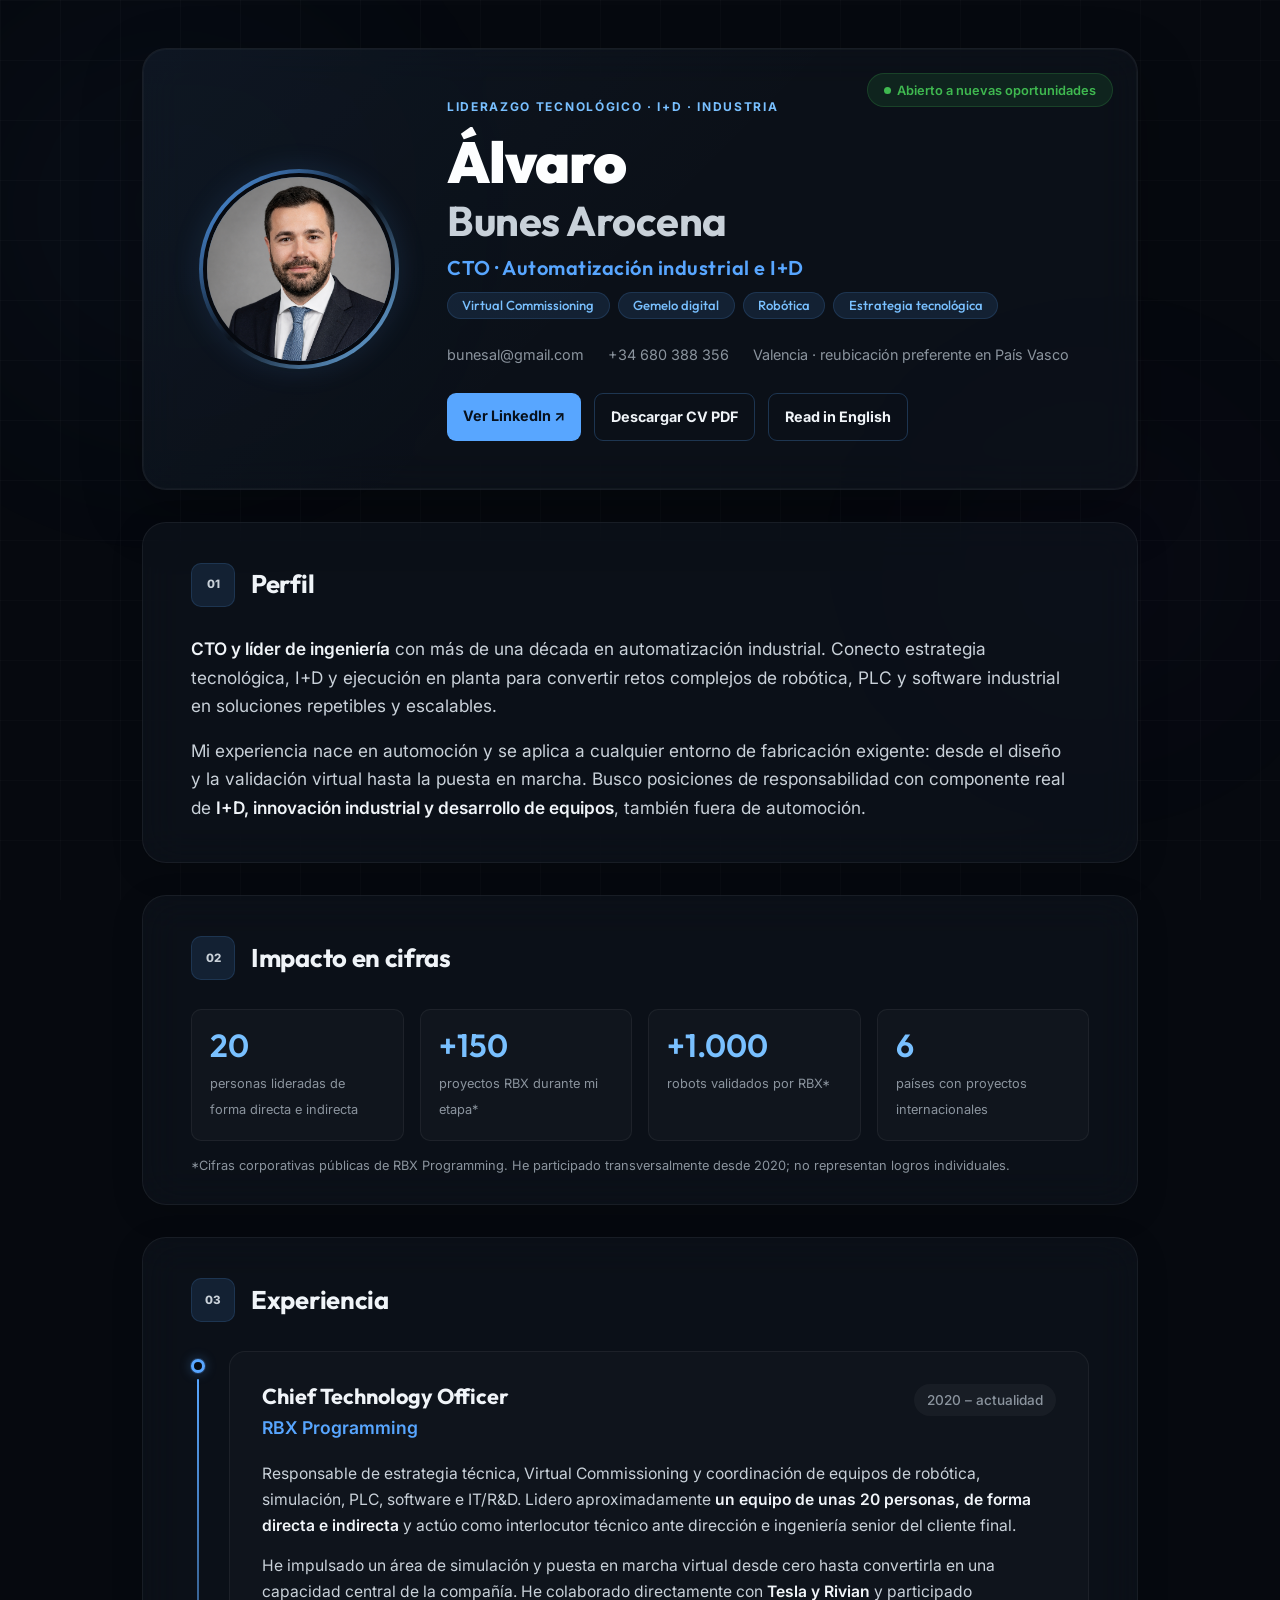
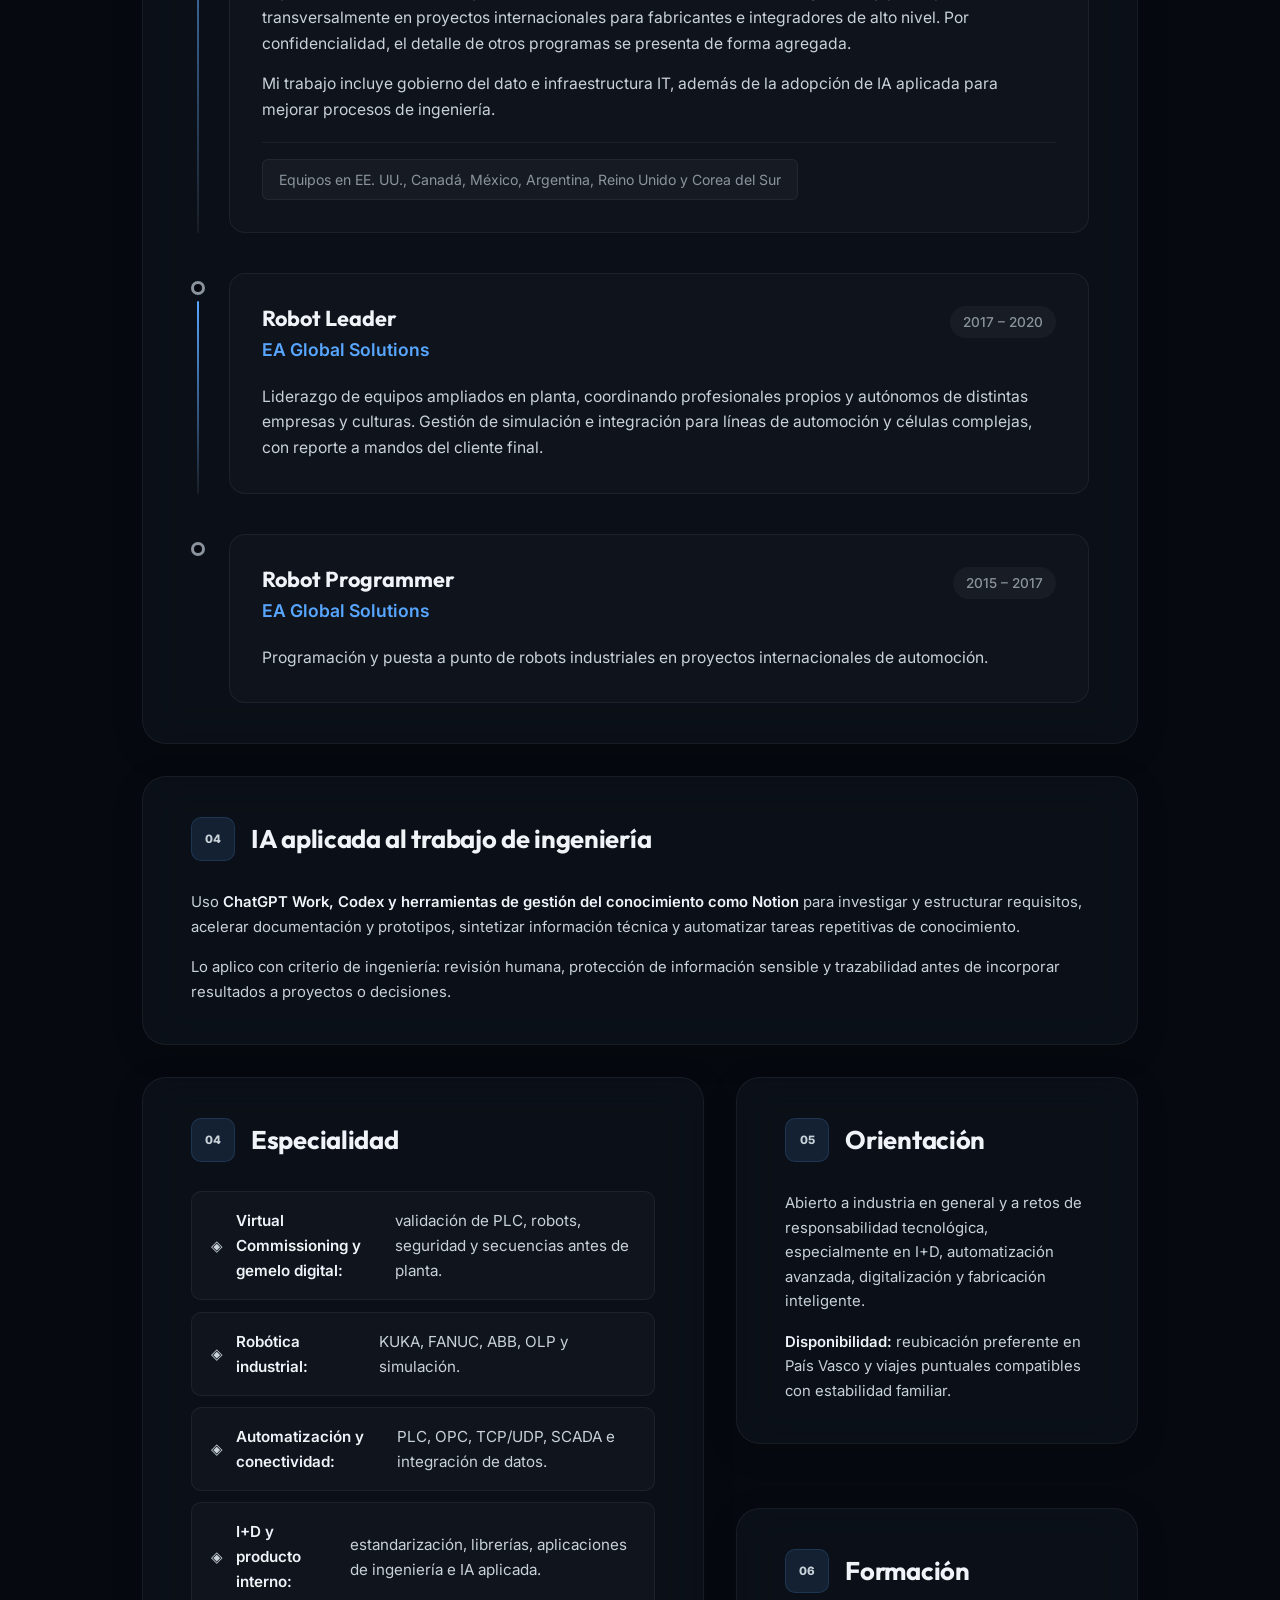
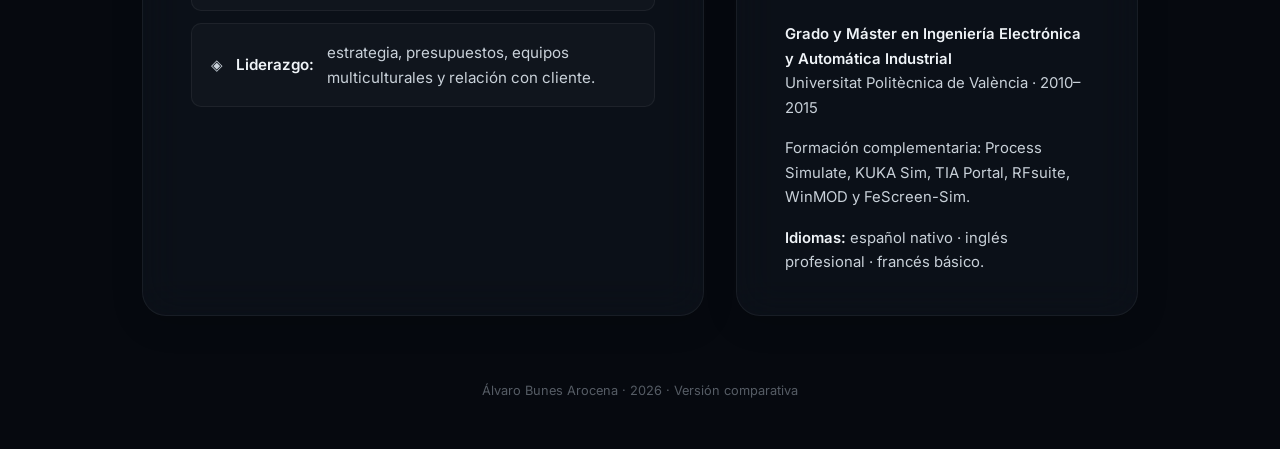
==== commit c25e54f8: "Add files via upload" ====
--- a/index.html
+++ b/index.html
@@ -1,368 +1 @@
-<!DOCTYPE html>
-<html lang="es">
-<head>
-    <meta charset="UTF-8">
-    <meta name="viewport" content="width=device-width, initial-scale=1.0">
-    <title>CV — Álvaro Bunes Arocena | CTO & Industrial Robotics</title>
-    <meta name="description" content="Curriculum Vitae de Álvaro Bunes Arocena — CTO especializado en Robótica Industrial, Virtual Commissioning, Digital Twin e IT Governance.">
-    <link rel="preconnect" href="https://fonts.googleapis.com">
-    <link rel="preconnect" href="https://fonts.gstatic.com" crossorigin>
-    <link href="https://fonts.googleapis.com/css2?family=Inter:wght@300;400;500;600;700&family=Outfit:wght@400;500;600;700;800;900&display=swap" rel="stylesheet">
-    <link rel="stylesheet" href="style.css">
-</head>
-<body>
-
-    <!-- Animated background particles -->
-    <div class="bg-effects">
-        <div class="orb orb-1"></div>
-        <div class="orb orb-2"></div>
-        <div class="orb orb-3"></div>
-        <div class="grid-overlay"></div>
-    </div>
-
-    <main class="cv-container">
-
-        <!-- Language Switcher -->
-        <div class="lang-switcher">
-            <a href="index.html" class="lang-btn active">ES</a>
-            <a href="en.html" class="lang-btn">EN</a>
-        </div>
-
-        <!-- ═══════════════ HERO ═══════════════ -->
-        <header class="hero" id="hero">
-            <div class="hero-badge">Open to opportunities</div>
-            <div class="hero-layout">
-                <div class="hero-image-wrapper">
-                    <div class="hero-image-ring">
-                        <div class="hero-image">
-                            <img src="fotobuena.png" alt="Álvaro Bunes Arocena — CTO">
-                        </div>
-                    </div>
-                    <div class="status-indicator"></div>
-                </div>
-                <div class="hero-content">
-                    <h1 class="name">
-                        <span class="name-first">Álvaro</span>
-                        <span class="name-last">Bunes Arocena</span>
-                    </h1>
-                    <h2 class="title">
-                        <span class="title-role">Chief Technology Officer</span>
-                        <span class="title-domains">
-                            <span class="domain-tag">Robótica Industrial</span>
-                            <span class="domain-tag">Virtual Commissioning</span>
-                            <span class="domain-tag">Digital Twin</span>
-                            <span class="domain-tag">IT & Data Governance</span>
-                        </span>
-                    </h2>
-                    <div class="contact-bar">
-                        <a class="contact-item" href="mailto:bunesal@gmail.com">
-                            <svg viewBox="0 0 24 24" fill="none" stroke="currentColor" stroke-width="2"><path d="M4 4h16c1.1 0 2 .9 2 2v12c0 1.1-.9 2-2 2H4c-1.1 0-2-.9-2-2V6c0-1.1.9-2 2-2z"></path><polyline points="22,6 12,13 2,6"></polyline></svg>
-                            bunesal@gmail.com
-                        </a>
-                        <a class="contact-item" href="tel:+34680388356">
-                            <svg viewBox="0 0 24 24" fill="none" stroke="currentColor" stroke-width="2"><path d="M22 16.92v3a2 2 0 0 1-2.18 2 19.79 19.79 0 0 1-8.63-3.07 19.5 19.5 0 0 1-6-6 19.79 19.79 0 0 1-3.07-8.67A2 2 0 0 1 4.11 2h3a2 2 0 0 1 2 1.72 12.84 12.84 0 0 0 .7 2.81 2 2 0 0 1-.45 2.11L8.09 9.91a16 16 0 0 0 6 6l1.27-1.27a2 2 0 0 1 2.11-.45 12.84 12.84 0 0 0 2.81.7A2 2 0 0 1 22 16.92z"></path></svg>
-                            +34 680 388 356
-                        </a>
-                        <span class="contact-item">
-                            <svg viewBox="0 0 24 24" fill="none" stroke="currentColor" stroke-width="2"><path d="M21 10c0 7-9 13-9 13s-9-6-9-13a9 9 0 0 1 18 0z"/><circle cx="12" cy="10" r="3"/></svg>
-                            Valencia, España
-                        </span>
-                        <span class="contact-item">
-                            <svg viewBox="0 0 24 24" fill="none" stroke="currentColor" stroke-width="2"><rect x="2" y="3" width="20" height="14" rx="2" ry="2"/><line x1="8" y1="21" x2="16" y2="21"/><line x1="12" y1="17" x2="12" y2="21"/></svg>
-                            Nacionalidad Española
-                        </span>
-                    </div>
-                </div>
-            </div>
-        </header>
-
-        <!-- ═══════════════ RESUMEN ═══════════════ -->
-        <section class="section summary-section" id="summary">
-            <div class="section-header">
-                <div class="section-icon">
-                    <svg viewBox="0 0 24 24" fill="none" stroke="currentColor" stroke-width="2"><path d="M20 21v-2a4 4 0 0 0-4-4H8a4 4 0 0 0-4 4v2"/><circle cx="12" cy="7" r="4"/></svg>
-                </div>
-                <h3 class="section-title">Resumen Profesional</h3>
-            </div>
-            <div class="section-content summary-text">
-                <p>Ingeniero con trayectoria dilatada en <strong>robótica industrial y automoción</strong>, capaz de gestionar de forma transversal cualquier entorno de programación de robots (KUKA, FANUC, ABB) y PLC del mercado, con expertise diferencial en <strong>simulación, Offline Programming (OLP) y Virtual Commissioning</strong>.</p>
-                <p>Como CTO de RBX Programming, combina visión técnica y de negocio: lidera equipos amplios y multidisciplinares, gestiona proyectos internacionales, presupuestos, relación con clientes y decisiones estratégicas de tecnología, incluyendo la gobernanza de datos e infraestructura IT corporativa. Ha trabajado en proyectos de referencia para fabricantes como <strong>Volkswagen, Tesla, Ford, BMW, Jaguar Land Rover y Rivian</strong>, así como para suppliers Tier 1 como <strong>Gestamp</strong>, donde las necesidades son más amplias al tratar celdas no estandarizadas.</p>
-                <p>Ha colaborado directamente con OEMs como <strong>Rivian</strong> en la generación de sus estándares y procedimientos de simulación y robótica, así como con <strong>Siemens</strong> en la incorporación de librerías y mejoras de su software Process Simulate.</p>
-            </div>
-            <div class="client-logos">
-                <span class="logo-label">Partners & Clientes:</span>
-                <div class="logo-strip">
-                    <span class="client-name">Tesla</span>
-                    <span class="client-name">Rivian</span>
-                    <span class="client-name">Volkswagen</span>
-                    <span class="client-name">BMW</span>
-                    <span class="client-name">Ford</span>
-                    <span class="client-name">Jaguar Land Rover</span>
-                    <span class="client-name">Gestamp</span>
-                    <span class="client-name">Siemens</span>
-                </div>
-            </div>
-        </section>
-
-        <!-- ═══════════════ EXPERIENCIA ═══════════════ -->
-        <section class="section experience-section" id="experience">
-            <div class="section-header">
-                <div class="section-icon">
-                    <svg viewBox="0 0 24 24" fill="none" stroke="currentColor" stroke-width="2"><rect x="2" y="7" width="20" height="14" rx="2" ry="2"/><path d="M16 21V5a2 2 0 0 0-2-2h-4a2 2 0 0 0-2 2v16"/></svg>
-                </div>
-                <h3 class="section-title">Experiencia Profesional</h3>
-            </div>
-            <div class="section-content">
-
-                <!-- Job 1 -->
-                <div class="job">
-                    <div class="job-timeline">
-                        <div class="timeline-dot active"></div>
-                        <div class="timeline-line"></div>
-                    </div>
-                    <div class="job-card">
-                        <div class="job-header">
-                            <div class="job-title-group">
-                                <h4 class="job-title">Chief Technology Officer (CTO)</h4>
-                                <span class="company">RBX Programming</span>
-                            </div>
-                            <div class="job-meta">
-                                <span class="date">
-                                    <svg viewBox="0 0 24 24" fill="none" stroke="currentColor" stroke-width="2" width="14" height="14"><rect x="3" y="4" width="18" height="18" rx="2" ry="2"/><line x1="16" y1="2" x2="16" y2="6"/><line x1="8" y1="2" x2="8" y2="6"/><line x1="3" y1="10" x2="21" y2="10"/></svg>
-                                    2020 – Presente
-                                </span>
-                            </div>
-                        </div>
-                        <div class="job-body">
-                            <p>Entró como <strong>Virtual Commissioning Engineer and Simulation Leader</strong>, creando desde cero un departamento inexistente hasta entonces, motor que impulsó a RBX Programming a posicionarse como pionera del Virtual Commissioning en la industria del automóvil.</p>
-                            <p>Como CTO, dirige la estrategia técnica de la compañía y actúa como <strong>principal interlocutor técnico ante perfiles ejecutivos y de ingeniería senior del cliente final</strong>, alineando requisitos de negocio con la hoja de ruta tecnológica del proyecto. Lidera equipos amplios y multidisciplinares (robótica, simulación, PLC, software), gestiona proyectos de punta a punta —planificación, presupuestos, clientes y decisiones técnicas de alto nivel— y ha ampliado el abanico de software y tecnologías dominadas hasta cubrir prácticamente cualquier plataforma de robot o PLC del mercado.</p>
-                            <p>Colaboración directa con OEMs como <strong>Rivian</strong> en la definición de estándares y procedimientos internos de simulación y programación de robots, y con <strong>Siemens</strong> en el desarrollo de librerías y mejoras funcionales para Process Simulate.</p>
-                            <p>En paralelo, lidera la <strong>gobernanza de datos e infraestructura IT interna</strong>: desde un entorno local inicial, hasta el montaje de un dominio Windows corporativo y su migración a Azure, gestionando el equipo de desarrollo de aplicaciones internas y coordinando la contratación de proveedores externos.</p>
-                            <p>Gestiona además el departamento de <strong>IT / R&D</strong>, orientado a la generación de nuevas aplicaciones internas para la mejora de la eficiencia y eficacia del trabajo, así como a la <strong>adopción de nuevas tecnologías, incluyendo inteligencia artificial</strong> para el desarrollo de un chatbot interno. Bajo este liderazgo, la compañía opera hoy con sedes en Valencia y Miami.</p>
-                        </div>
-                        <div class="job-highlights">
-                            <span class="highlight">
-                                <svg viewBox="0 0 24 24" fill="none" stroke="currentColor" stroke-width="2" width="16" height="16"><circle cx="12" cy="12" r="10"/><line x1="2" y1="12" x2="22" y2="12"/><path d="M12 2a15.3 15.3 0 0 1 4 10 15.3 15.3 0 0 1-4 10 15.3 15.3 0 0 1-4-10 15.3 15.3 0 0 1 4-10z"/></svg>
-                                Proyectos: EE.UU., Canadá, México, Argentina, Reino Unido, Corea del Sur
-                            </span>
-                        </div>
-                    </div>
-                </div>
-
-                <!-- Job 2 -->
-                <div class="job">
-                    <div class="job-timeline">
-                        <div class="timeline-dot"></div>
-                        <div class="timeline-line"></div>
-                    </div>
-                    <div class="job-card">
-                        <div class="job-header">
-                            <div class="job-title-group">
-                                <h4 class="job-title">Robot Leader</h4>
-                                <span class="company">EA Global Solutions</span>
-                            </div>
-                            <div class="job-meta">
-                                <span class="date">
-                                    <svg viewBox="0 0 24 24" fill="none" stroke="currentColor" stroke-width="2" width="14" height="14"><rect x="3" y="4" width="18" height="18" rx="2" ry="2"/><line x1="16" y1="2" x2="16" y2="6"/><line x1="8" y1="2" x2="8" y2="6"/><line x1="3" y1="10" x2="21" y2="10"/></svg>
-                                    2017 – 2020
-                                </span>
-                            </div>
-                        </div>
-                        <div class="job-body">
-                            <p>Responsable robótico al frente de grandes proyectos de automatización, con varias personas a cargo, liderando simulación e integración en proyectos de referencia:</p>
-                            <ul class="skills-list" style="margin-top: 10px; margin-bottom: 10px;">
-                                <li style="padding: 0.7rem 1rem;"><strong>Volkswagen Tiguan (Gestamp, México):</strong> Simulación e integración de líneas de Rear Floor y pre-ensamblaje, gestionando celdas no estandarizadas típicas de un supplier Tier 1.</li>
-                                <li style="padding: 0.7rem 1rem;"><strong>Tesla Model 3 (Fremont):</strong> Body sides y framing, incluyendo documentación técnica para celdas de Coolant Fill y Door Assembly.</li>
-                                <li style="padding: 0.7rem 1rem;"><strong>Ford Glazing Cell (Valencia):</strong> Simulación e integración completa de la célula.</li>
-                            </ul>
-                        </div>
-                    </div>
-                </div>
-
-                <!-- Job 3 -->
-                <div class="job">
-                    <div class="job-timeline">
-                        <div class="timeline-dot"></div>
-                    </div>
-                    <div class="job-card">
-                        <div class="job-header">
-                            <div class="job-title-group">
-                                <h4 class="job-title">Robot Programmer</h4>
-                                <span class="company">EA Global Solutions</span>
-                            </div>
-                            <div class="job-meta">
-                                <span class="date">
-                                    <svg viewBox="0 0 24 24" fill="none" stroke="currentColor" stroke-width="2" width="14" height="14"><rect x="3" y="4" width="18" height="18" rx="2" ry="2"/><line x1="16" y1="2" x2="16" y2="6"/><line x1="8" y1="2" x2="8" y2="6"/><line x1="3" y1="10" x2="21" y2="10"/></svg>
-                                    2015 – 2017
-                                </span>
-                            </div>
-                        </div>
-                        <div class="job-body">
-                            <p>Programación de robots en proyectos internacionales de automoción:</p>
-                            <div class="logo-strip" style="margin-top: 10px;">
-                                <span class="client-name">Mini (Nedcar)</span>
-                                <span class="client-name">Volvo V526 (Göteborg)</span>
-                                <span class="client-name">Jaguar Land Rover (Solihull)</span>
-                            </div>
-                        </div>
-                    </div>
-                </div>
-
-            </div>
-        </section>
-
-        <!-- ═══════════════ COMPETENCIAS + SIDE ═══════════════ -->
-        <div class="grid-sections">
-
-            <!-- Skills -->
-            <section class="section skills-section" id="skills">
-                <div class="section-header">
-                    <div class="section-icon">
-                        <svg viewBox="0 0 24 24" fill="none" stroke="currentColor" stroke-width="2"><polygon points="12 2 15.09 8.26 22 9.27 17 14.14 18.18 21.02 12 17.77 5.82 21.02 7 14.14 2 9.27 8.91 8.26 12 2"/></svg>
-                    </div>
-                    <h3 class="section-title">Competencias Clave</h3>
-                </div>
-                <div class="section-content">
-                    
-                    <h4 style="margin-bottom: 0.8rem; color: var(--accent); font-family: var(--font-body); font-size: 1rem;">Soft Skills & Management</h4>
-                    <ul class="skills-list" style="margin-bottom: 1.5rem;">
-                        <li><span class="skill-icon">🤝</span> Interlocución con perfiles ejecutivos (OEMs: VW, Tesla, Ford, BMW, JLR, Rivian)</li>
-                        <li><span class="skill-icon">👥</span> Liderazgo de equipos multidisciplinares</li>
-                        <li><span class="skill-icon">📊</span> Gestión de proyectos y presupuestos a escala internacional</li>
-                    </ul>
-
-                    <h4 style="margin-bottom: 0.8rem; color: var(--accent); font-family: var(--font-body); font-size: 1rem;">Robotics & Engineering</h4>
-                    <ul class="skills-list" style="margin-bottom: 1.5rem;">
-                        <li><span class="skill-icon">🤖</span> Robótica y Simulación: <strong>KUKA, FANUC, ABB, OLP, Digital Twin</strong></li>
-                        <li><span class="skill-icon">🏗️</span> Gestión de celdas no estandarizadas para suppliers Tier 1 (Gestamp)</li>
-                        <li><span class="skill-icon">📝</span> Definición de estándares de simulación/robótica para OEMs (Rivian)</li>
-                        <li><span class="skill-icon">⚙️</span> Gestión transversal de plataformas de robot y PLC</li>
-                        <li><span class="skill-icon">🛠️</span> Desarrollo de librerías y mejoras de software con fabricantes (Siemens Process Simulate)</li>
-                    </ul>
-
-                    <h4 style="margin-bottom: 0.8rem; color: var(--accent); font-family: var(--font-body); font-size: 1rem;">IT, R&D & Software Development</h4>
-                    <ul class="skills-list">
-                        <li><span class="skill-icon">🧠</span> Gestión de departamento IT/R&D y <strong>adopción de IA aplicada</strong> (chatbot interno)</li>
-                        <li><span class="skill-icon">💻</span> Programación IT: <strong>C/C++/C#, VB</strong></li>
-                        <li><span class="skill-icon">🔌</span> Protocolos industriales: <strong>OPC, TCP/UDP</strong></li>
-                        <li><span class="skill-icon">☁️</span> Gobernanza de datos e infraestructura IT (dominios Windows, Azure)</li>
-                    </ul>
-
-                </div>
-            </section>
-
-            <div class="side-sections">
-
-                <!-- Formación -->
-                <section class="section edu-section" id="education">
-                    <div class="section-header">
-                        <div class="section-icon">
-                            <svg viewBox="0 0 24 24" fill="none" stroke="currentColor" stroke-width="2"><path d="M22 10v6M2 10l10-5 10 5-10 5z"/><path d="M6 12v5c3 3 6 3 12 0v-5"/></svg>
-                        </div>
-                        <h3 class="section-title">Formación</h3>
-                    </div>
-                    <div class="section-content">
-                        <div class="edu-item" style="margin-bottom: 1.5rem;">
-                            <h4 class="degree">Grado y Máster en Ingeniería Electrónica y Automatización Industrial</h4>
-                            <span class="university">
-                                <svg viewBox="0 0 24 24" fill="none" stroke="currentColor" stroke-width="2" width="14" height="14"><path d="M3 21h18M3 7v1a3 3 0 0 0 6 0V7m0 1a3 3 0 0 0 6 0V7m0 1a3 3 0 0 0 6 0V7H3l2-4h14l2 4"/></svg>
-                                Univ. Politécnica de Valencia (UPV) | 2010 – 2015
-                            </span>
-                        </div>
-
-                        <h4 style="margin-bottom: 0.8rem; color: var(--text-200); font-family: var(--font-body); font-size: 0.95rem; text-transform: uppercase; letter-spacing: 1px;">Cursos de Formación Complementaria</h4>
-                        
-                        <div class="edu-item" style="margin-bottom: 1rem;">
-                            <h4 class="degree" style="font-size: 1rem;">Virtual Commissioning con Process Simulate</h4>
-                            <span class="university" style="margin-top: 0;">Siemens (Tecnomatix)</span>
-                        </div>
-
-                        <div class="edu-item" style="margin-bottom: 1rem;">
-                            <h4 class="degree" style="font-size: 1rem;">Simulación con KUKA Sim</h4>
-                            <span class="university" style="margin-top: 0;">KUKA Robots Ibérica</span>
-                        </div>
-
-                        <div class="edu-item" style="margin-bottom: 1rem;">
-                            <h4 class="degree" style="font-size: 1rem;">S7 con TIA Portal</h4>
-                            <span class="university" style="margin-top: 0;">UPV</span>
-                        </div>
-
-                        <div class="edu-item" style="margin-bottom: 1rem;">
-                            <h4 class="degree" style="font-size: 1rem;">RFsuite</h4>
-                            <span class="university" style="margin-top: 0;">EKS</span>
-                        </div>
-
-                        <div class="edu-item" style="margin-bottom: 1rem;">
-                            <h4 class="degree" style="font-size: 1rem;">WinMOD</h4>
-                            <span class="university" style="margin-top: 0;">WinMOD</span>
-                        </div>
-
-                        <div class="edu-item" style="margin-bottom: 1rem;">
-                            <h4 class="degree" style="font-size: 1rem;">FeScreen-Sim</h4>
-                            <span class="university" style="margin-top: 0;">FeScreen</span>
-                        </div>
-
-                        <div class="edu-item">
-                            <h4 class="degree" style="font-size: 1rem;">Gestión de herramientas Microsoft 365</h4>
-                            <span class="university" style="margin-top: 0;">Aglaia</span>
-                        </div>
-                    </div>
-                </section>
-
-                <!-- Idiomas -->
-                <section class="section lang-section" id="languages">
-                    <div class="section-header">
-                        <div class="section-icon">
-                            <svg viewBox="0 0 24 24" fill="none" stroke="currentColor" stroke-width="2"><circle cx="12" cy="12" r="10"/><line x1="2" y1="12" x2="22" y2="12"/><path d="M12 2a15.3 15.3 0 0 1 4 10 15.3 15.3 0 0 1-4 10 15.3 15.3 0 0 1-4-10 15.3 15.3 0 0 1 4-10z"/></svg>
-                        </div>
-                        <h3 class="section-title">Idiomas</h3>
-                    </div>
-                    <div class="section-content">
-                        <div class="lang-grid">
-                            <div class="lang-item">
-                                <span class="lang-name">Español</span>
-                                <div class="lang-bar"><div class="lang-fill" style="width:100%"></div></div>
-                                <span class="lang-level">Nativo</span>
-                            </div>
-                            <div class="lang-item">
-                                <span class="lang-name">Inglés</span>
-                                <div class="lang-bar"><div class="lang-fill" style="width:85%"></div></div>
-                                <span class="lang-level">Nivel Alto</span>
-                            </div>
-                            <div class="lang-item">
-                                <span class="lang-name">Francés</span>
-                                <div class="lang-bar"><div class="lang-fill" style="width:40%"></div></div>
-                                <span class="lang-level">Nivel Básico</span>
-                            </div>
-                        </div>
-                    </div>
-                </section>
-
-            </div>
-        </div>
-
-        <!-- Footer -->
-        <footer class="cv-footer">
-            <p>&copy; 2025 Álvaro Bunes Arocena — Diseñado con pasión por la tecnología.</p>
-        </footer>
-
-    </main>
-
-    <script>
-        // Scroll-triggered reveal animations
-        const observer = new IntersectionObserver((entries) => {
-            entries.forEach(entry => {
-                if (entry.isIntersecting) {
-                    entry.target.classList.add('visible');
-                }
-            });
-        }, { threshold: 0.1 });
-
-        document.querySelectorAll('.section, .hero').forEach(el => {
-            el.classList.add('reveal');
-            observer.observe(el);
-        });
-    </script>
-
-</body>
-</html>
+<!doctype html><html lang="es"><head><meta charset="utf-8"><meta name="viewport" content="width=device-width,initial-scale=1"><meta name="description" content="Álvaro Bunes Arocena. CTO y líder de I+D en automatización industrial."><title>Álvaro Bunes Arocena | CTO, I+D y automatización industrial</title><link rel="preconnect" href="https://fonts.googleapis.com"><link rel="preconnect" href="https://fonts.gstatic.com" crossorigin><link href="https://fonts.googleapis.com/css2?family=Inter:wght@400;500;600;700&family=Outfit:wght@500;600;700;800&display=swap" rel="stylesheet"><link rel="stylesheet" href="style.css"></head><body><div class="bg-effects" aria-hidden="true"><div class="orb orb-1"></div><div class="orb orb-2"></div><div class="grid-overlay"></div></div><main class="cv-container"><header class="hero"><div class="hero-badge">Abierto a nuevas oportunidades</div><div class="hero-layout"><div class="hero-image-wrapper"><div class="hero-image-ring"><div class="hero-image"><img src="fotobuena.png" alt="Retrato de Álvaro Bunes Arocena"></div></div></div><div class="hero-content"><p class="eyebrow">LIDERAZGO TECNOLÓGICO · I+D · INDUSTRIA</p><h1 class="name"><span class="name-first">Álvaro</span><span class="name-last">Bunes Arocena</span></h1><h2 class="title"><span class="title-role">CTO · Automatización industrial e I+D</span><span class="title-domains"><span class="domain-tag">Virtual Commissioning</span><span class="domain-tag">Gemelo digital</span><span class="domain-tag">Robótica</span><span class="domain-tag">Estrategia tecnológica</span></span></h2><div class="contact-bar"><a class="contact-item" href="mailto:bunesal@gmail.com">bunesal@gmail.com</a><a class="contact-item" href="tel:+34680388356">+34 680 388 356</a><span class="contact-item">Valencia · reubicación preferente en País Vasco</span></div><div class="action-bar"><a class="primary-action" href="https://www.linkedin.com/in/alvarobunes/" target="_blank" rel="noopener noreferrer">Ver LinkedIn ↗</a><a class="secondary-action" href="Resume%20Alvaro%20Bunes.pdf" target="_blank" rel="noopener noreferrer">Descargar CV PDF</a><a class="secondary-action" href="en.html">Read in English</a></div></div></div></header><section class="section"><div class="section-header"><div class="section-icon">01</div><h2 class="section-title">Perfil</h2></div><div class="section-content summary-text lead-copy"><p><strong>CTO y líder de ingeniería</strong> con más de una década en automatización industrial. Conecto estrategia tecnológica, I+D y ejecución en planta para convertir retos complejos de robótica, PLC y software industrial en soluciones repetibles y escalables.</p><p>Mi experiencia nace en automoción y se aplica a cualquier entorno de fabricación exigente: desde el diseño y la validación virtual hasta la puesta en marcha. Busco posiciones de responsabilidad con componente real de <strong>I+D, innovación industrial y desarrollo de equipos</strong>, también fuera de automoción.</p></div></section><section class="section metrics-section"><div class="section-header"><div class="section-icon">02</div><h2 class="section-title">Impacto en cifras</h2></div><div class="metric-grid"><div class="metric"><strong>20</strong><span>personas lideradas de forma directa e indirecta</span></div><div class="metric"><strong>+150</strong><span>proyectos RBX durante mi etapa*</span></div><div class="metric"><strong>+1.000</strong><span>robots validados por RBX*</span></div><div class="metric"><strong>6</strong><span>países con proyectos internacionales</span></div></div><p class="section-note">*Cifras corporativas públicas de RBX Programming. He participado transversalmente desde 2020; no representan logros individuales.</p></section><section class="section experience-section"><div class="section-header"><div class="section-icon">03</div><h2 class="section-title">Experiencia</h2></div><div class="section-content"><article class="job"><div class="job-timeline"><div class="timeline-dot active"></div><div class="timeline-line"></div></div><div class="job-card"><div class="job-header"><div class="job-title-group"><h3 class="job-title">Chief Technology Officer</h3><span class="company">RBX Programming</span></div><div class="job-meta"><span class="date">2020 – actualidad</span></div></div><div class="job-body"><p>Responsable de estrategia técnica, Virtual Commissioning y coordinación de equipos de robótica, simulación, PLC, software e IT/R&D. Lidero aproximadamente <strong>un equipo de unas 20 personas, de forma directa e indirecta</strong> y actúo como interlocutor técnico ante dirección e ingeniería senior del cliente final.</p><p>He impulsado un área de simulación y puesta en marcha virtual desde cero hasta convertirla en una capacidad central de la compañía. He colaborado directamente con <strong>Tesla y Rivian</strong> y participado transversalmente en proyectos internacionales para fabricantes e integradores de alto nivel. Por confidencialidad, el detalle de otros programas se presenta de forma agregada.</p><p>Mi trabajo incluye gobierno del dato e infraestructura IT, además de la adopción de IA aplicada para mejorar procesos de ingeniería.</p></div><div class="job-highlights"><span class="highlight">Equipos en EE. UU., Canadá, México, Argentina, Reino Unido y Corea del Sur</span></div></div></article><article class="job"><div class="job-timeline"><div class="timeline-dot"></div><div class="timeline-line"></div></div><div class="job-card"><div class="job-header"><div class="job-title-group"><h3 class="job-title">Robot Leader</h3><span class="company">EA Global Solutions</span></div><div class="job-meta"><span class="date">2017 – 2020</span></div></div><div class="job-body"><p>Liderazgo de equipos ampliados en planta, coordinando profesionales propios y autónomos de distintas empresas y culturas. Gestión de simulación e integración para líneas de automoción y células complejas, con reporte a mandos del cliente final.</p></div></div></article><article class="job"><div class="job-timeline"><div class="timeline-dot"></div></div><div class="job-card"><div class="job-header"><div class="job-title-group"><h3 class="job-title">Robot Programmer</h3><span class="company">EA Global Solutions</span></div><div class="job-meta"><span class="date">2015 – 2017</span></div></div><div class="job-body"><p>Programación y puesta a punto de robots industriales en proyectos internacionales de automoción.</p></div></div></article></div></section><section class="section"><div class="section-header"><div class="section-icon">04</div><h2 class="section-title">IA aplicada al trabajo de ingeniería</h2></div><div class="section-content compact-copy"><p>Uso <strong>ChatGPT Work, Codex y herramientas de gestión del conocimiento como Notion</strong> para investigar y estructurar requisitos, acelerar documentación y prototipos, sintetizar información técnica y automatizar tareas repetitivas de conocimiento.</p><p>Lo aplico con criterio de ingeniería: revisión humana, protección de información sensible y trazabilidad antes de incorporar resultados a proyectos o decisiones.</p></div></section><div class="grid-sections"><section class="section skills-section"><div class="section-header"><div class="section-icon">04</div><h2 class="section-title">Especialidad</h2></div><div class="section-content"><ul class="skills-list"><li>◈ <strong>Virtual Commissioning y gemelo digital:</strong> validación de PLC, robots, seguridad y secuencias antes de planta.</li><li>◈ <strong>Robótica industrial:</strong> KUKA, FANUC, ABB, OLP y simulación.</li><li>◈ <strong>Automatización y conectividad:</strong> PLC, OPC, TCP/UDP, SCADA e integración de datos.</li><li>◈ <strong>I+D y producto interno:</strong> estandarización, librerías, aplicaciones de ingeniería e IA aplicada.</li><li>◈ <strong>Liderazgo:</strong> estrategia, presupuestos, equipos multiculturales y relación con cliente.</li></ul></div></section><div class="side-sections"><section class="section"><div class="section-header"><div class="section-icon">05</div><h2 class="section-title">Orientación</h2></div><div class="section-content compact-copy"><p>Abierto a industria en general y a retos de responsabilidad tecnológica, especialmente en I+D, automatización avanzada, digitalización y fabricación inteligente.</p><p><strong>Disponibilidad:</strong> reubicación preferente en País Vasco y viajes puntuales compatibles con estabilidad familiar.</p></div></section><section class="section"><div class="section-header"><div class="section-icon">06</div><h2 class="section-title">Formación</h2></div><div class="section-content compact-copy"><p><strong>Grado y Máster en Ingeniería Electrónica y Automática Industrial</strong><br>Universitat Politècnica de València · 2010–2015</p><p>Formación complementaria: Process Simulate, KUKA Sim, TIA Portal, RFsuite, WinMOD y FeScreen-Sim.</p><p><strong>Idiomas:</strong> español nativo · inglés profesional · francés básico.</p></div></section></div></div><footer class="cv-footer"><p>Álvaro Bunes Arocena · 2026 · Versión comparativa</p></footer></main></body></html>
--- a/style.css
+++ b/style.css
@@ -781,3 +781,21 @@
         display: none !important;
     }
 }
+
+/* --------------- COVER LETTER --------------- */
+.cover-letter-text p {
+    margin-bottom: 1.2rem;
+    line-height: 1.85;
+    color: var(--text-200);
+    font-size: 1.02rem;
+}
+.cover-letter-text p:last-child {
+    margin-bottom: 0;
+}
+.cover-letter-text {
+    border-left: 3px solid var(--accent);
+    padding-left: 1.5rem;
+    margin-left: 0.5rem;
+}
+
+.eyebrow{color:var(--accent-light);font-size:.75rem;font-weight:700;letter-spacing:.14em;margin-bottom:.65rem}.action-bar{display:flex;flex-wrap:wrap;gap:.8rem;margin-top:1.6rem}.primary-action,.secondary-action{border-radius:9px;display:inline-flex;font-size:.9rem;font-weight:700;padding:.7rem 1rem;transition:transform .2s,background .2s,border-color .2s}.primary-action{background:var(--accent);color:#07111d}.secondary-action{border:1px solid var(--border-hover);color:var(--text-100)}.primary-action:hover,.secondary-action:hover{transform:translateY(-2px)}.secondary-action:hover{background:var(--accent-glow)}.lead-copy{font-size:1.08rem;max-width:880px}.lead-copy p+p,.compact-copy p+p{margin-top:1rem}.metrics-section{padding-bottom:1.8rem}.metric-grid{display:grid;gap:1rem;grid-template-columns:repeat(4,1fr)}.metric{background:rgba(255,255,255,.025);border:1px solid var(--border-subtle);border-radius:var(--radius-sm);padding:1.15rem}.metric strong{color:var(--accent-light);display:block;font-family:var(--font-display);font-size:2rem;line-height:1;margin-bottom:.5rem}.metric span,.section-note{color:var(--text-300);font-size:.8rem;line-height:1.45}.section-note{margin-top:1rem}.compact-copy{font-size:.93rem}.section-icon{font-size:.72rem;font-weight:800}:focus-visible{outline:3px solid var(--accent-light);outline-offset:3px}@media(max-width:860px){.metric-grid{grid-template-columns:repeat(2,1fr)}.hero-badge{position:static;margin:0 0 1.25rem;width:max-content}.action-bar{justify-content:center}}@media(prefers-reduced-motion:reduce){*,*::before,*::after{animation-duration:.01ms!important;animation-iteration-count:1!important;scroll-behavior:auto!important;transition-duration:.01ms!important}}
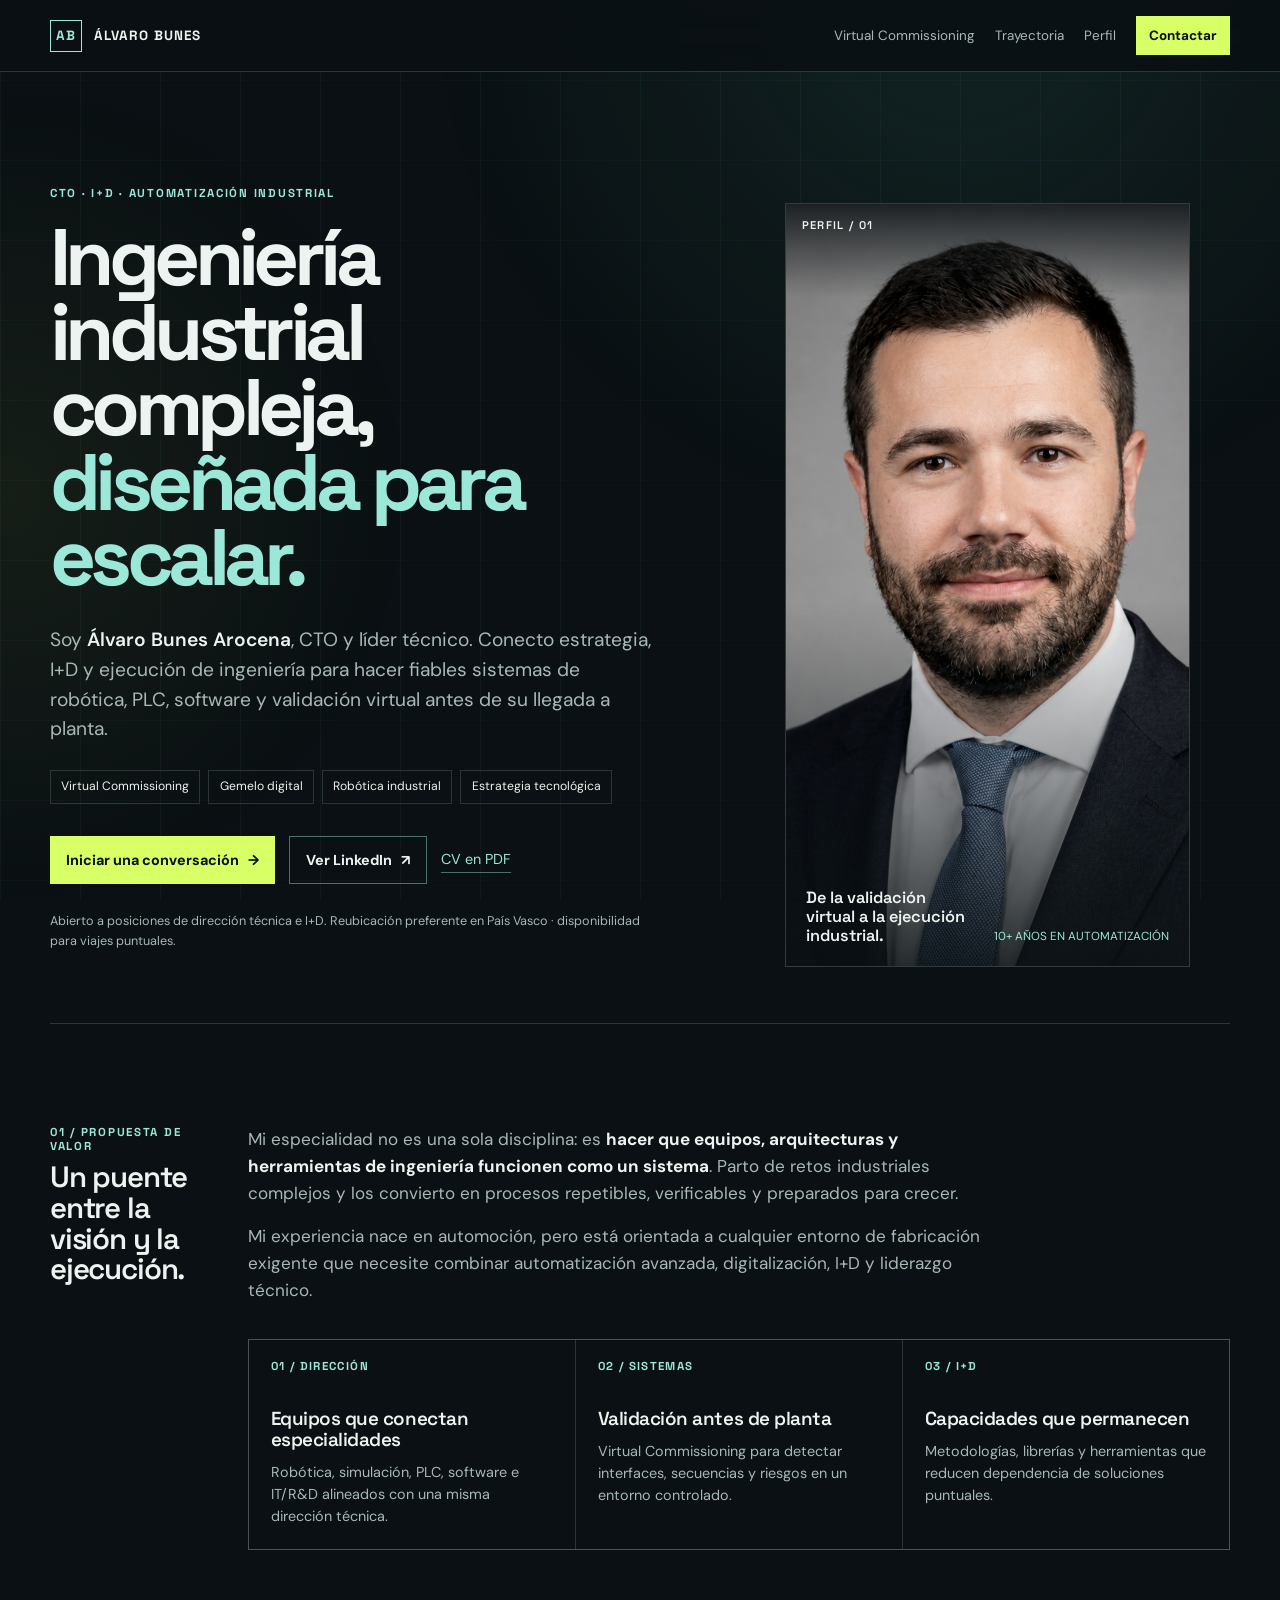
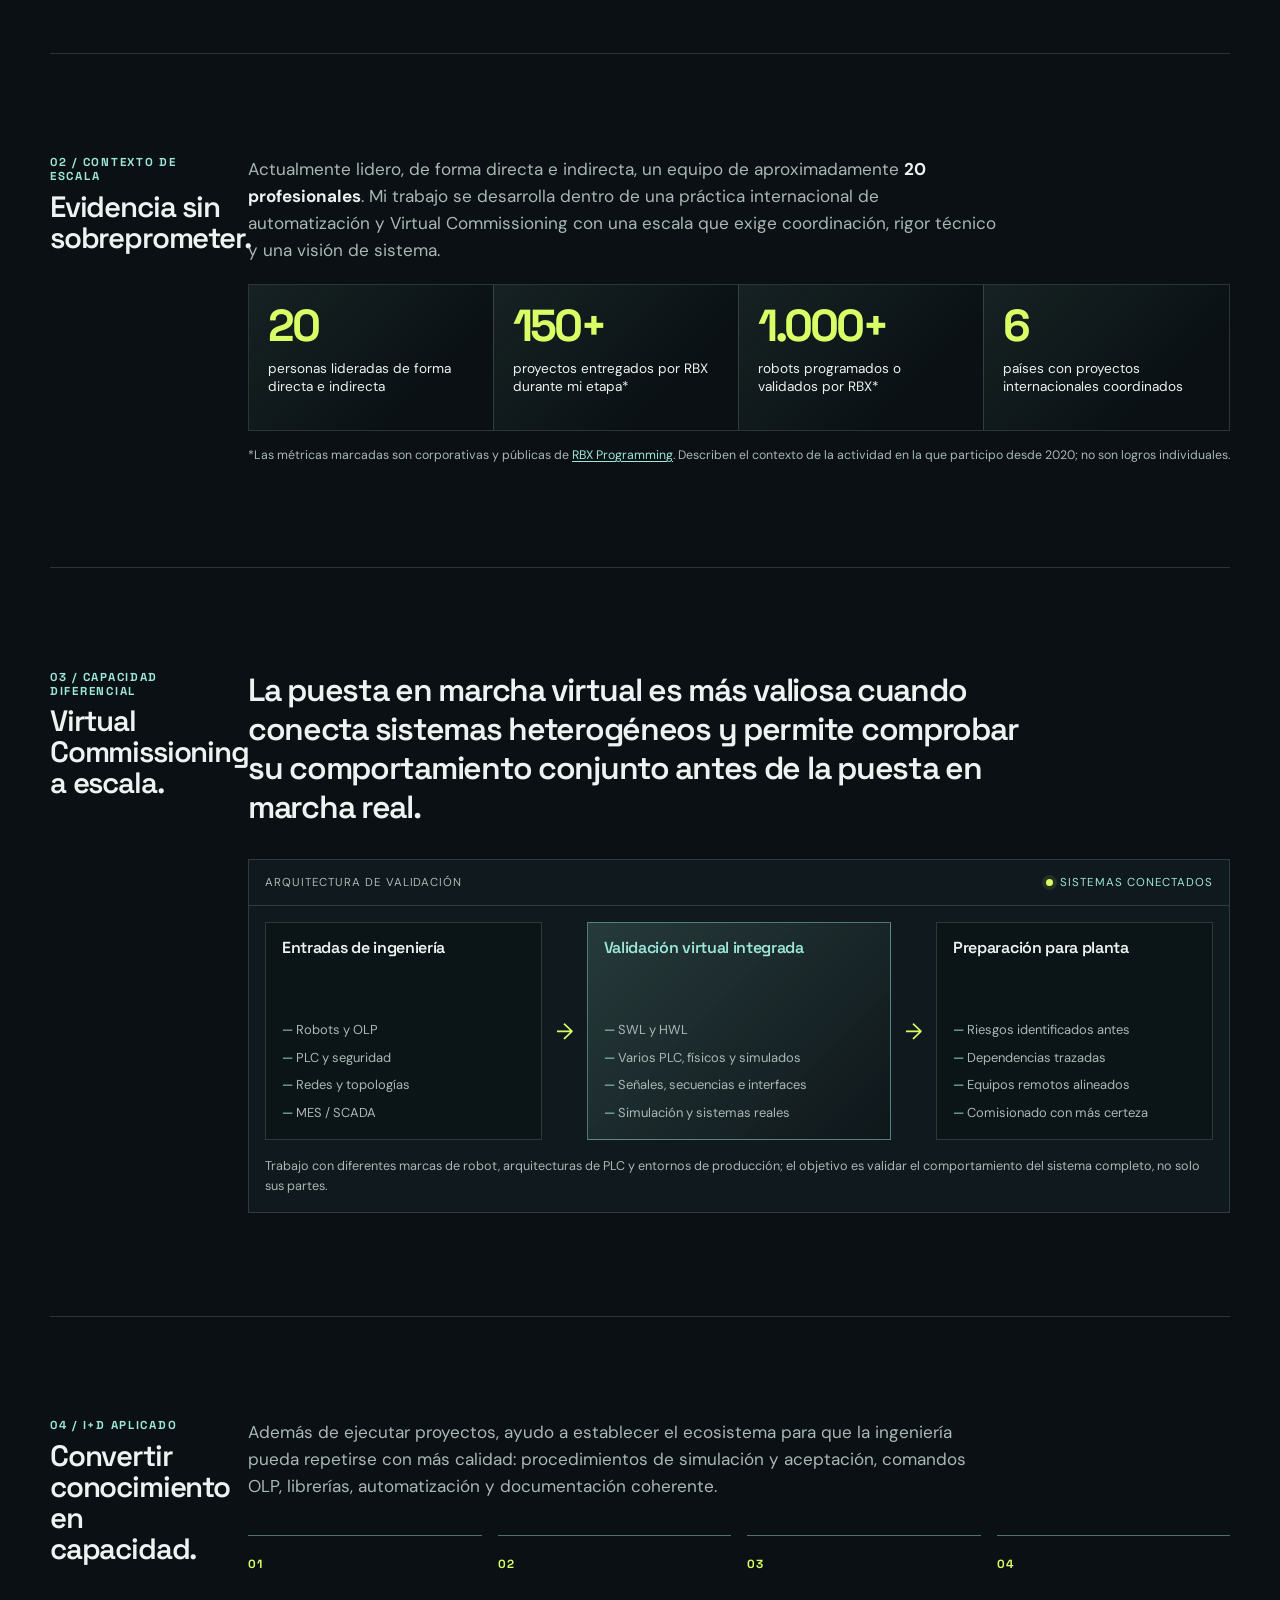
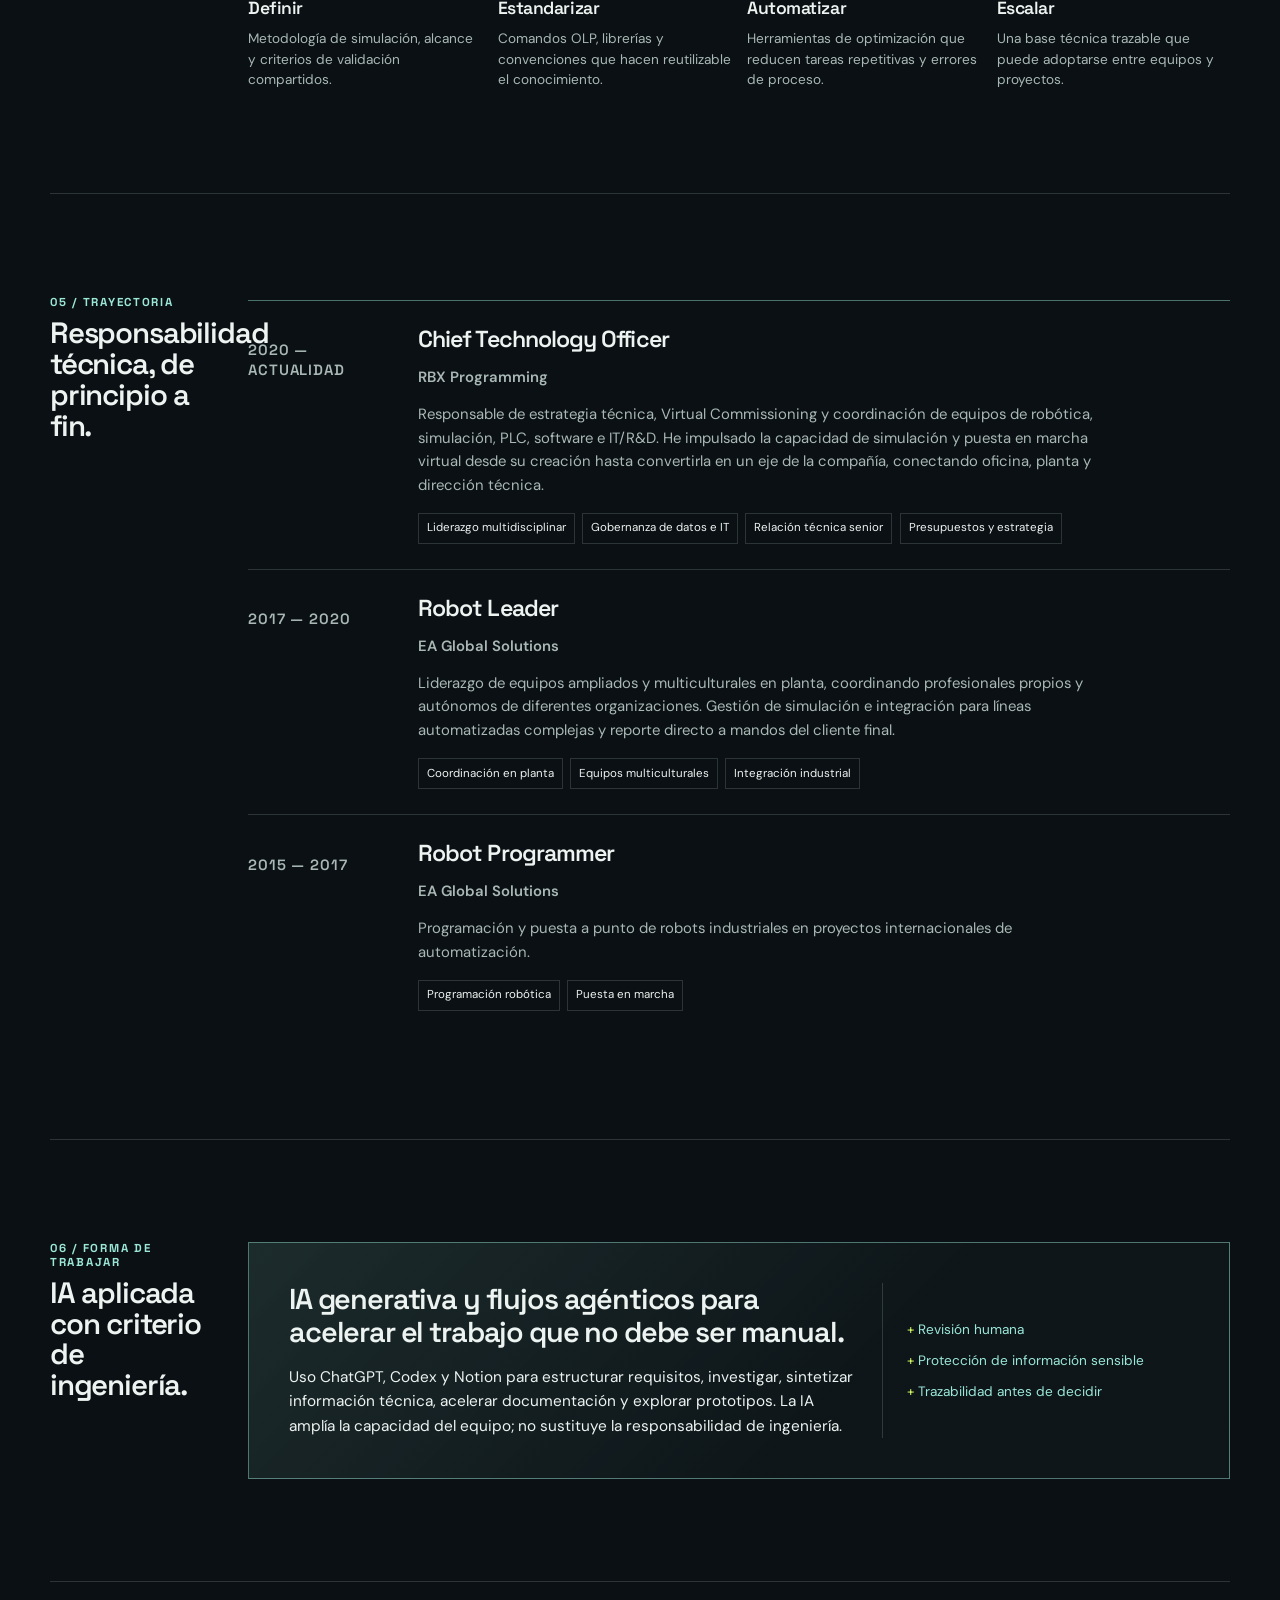
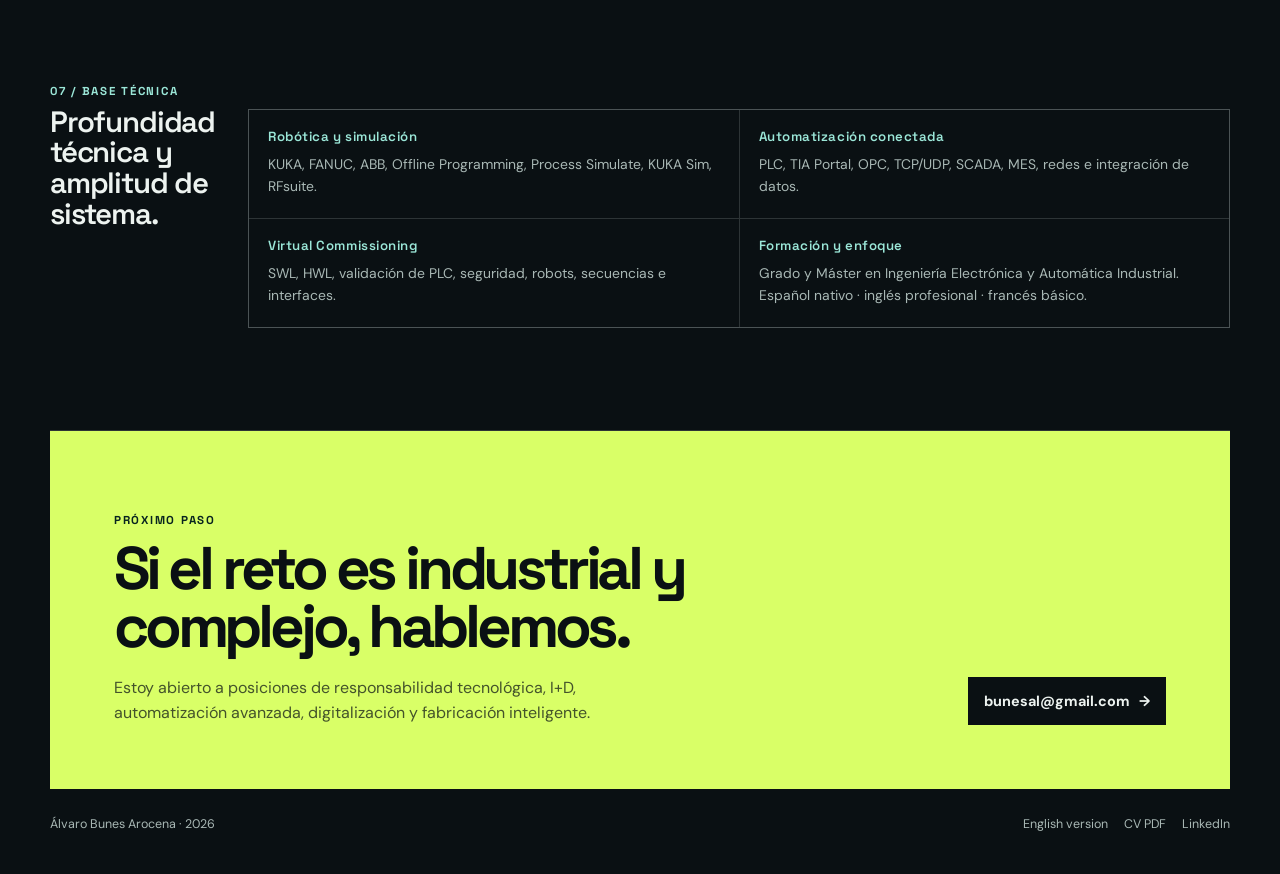
==== commit 5e2715ce: "Add files via upload" ====
--- a/index.html
+++ b/index.html
@@ -1 +1,181 @@
-<!doctype html><html lang="es"><head><meta charset="utf-8"><meta name="viewport" content="width=device-width,initial-scale=1"><meta name="description" content="Álvaro Bunes Arocena. CTO y líder de I+D en automatización industrial."><title>Álvaro Bunes Arocena | CTO, I+D y automatización industrial</title><link rel="preconnect" href="https://fonts.googleapis.com"><link rel="preconnect" href="https://fonts.gstatic.com" crossorigin><link href="https://fonts.googleapis.com/css2?family=Inter:wght@400;500;600;700&family=Outfit:wght@500;600;700;800&display=swap" rel="stylesheet"><link rel="stylesheet" href="style.css"></head><body><div class="bg-effects" aria-hidden="true"><div class="orb orb-1"></div><div class="orb orb-2"></div><div class="grid-overlay"></div></div><main class="cv-container"><header class="hero"><div class="hero-badge">Abierto a nuevas oportunidades</div><div class="hero-layout"><div class="hero-image-wrapper"><div class="hero-image-ring"><div class="hero-image"><img src="fotobuena.png" alt="Retrato de Álvaro Bunes Arocena"></div></div></div><div class="hero-content"><p class="eyebrow">LIDERAZGO TECNOLÓGICO · I+D · INDUSTRIA</p><h1 class="name"><span class="name-first">Álvaro</span><span class="name-last">Bunes Arocena</span></h1><h2 class="title"><span class="title-role">CTO · Automatización industrial e I+D</span><span class="title-domains"><span class="domain-tag">Virtual Commissioning</span><span class="domain-tag">Gemelo digital</span><span class="domain-tag">Robótica</span><span class="domain-tag">Estrategia tecnológica</span></span></h2><div class="contact-bar"><a class="contact-item" href="mailto:bunesal@gmail.com">bunesal@gmail.com</a><a class="contact-item" href="tel:+34680388356">+34 680 388 356</a><span class="contact-item">Valencia · reubicación preferente en País Vasco</span></div><div class="action-bar"><a class="primary-action" href="https://www.linkedin.com/in/alvarobunes/" target="_blank" rel="noopener noreferrer">Ver LinkedIn ↗</a><a class="secondary-action" href="Resume%20Alvaro%20Bunes.pdf" target="_blank" rel="noopener noreferrer">Descargar CV PDF</a><a class="secondary-action" href="en.html">Read in English</a></div></div></div></header><section class="section"><div class="section-header"><div class="section-icon">01</div><h2 class="section-title">Perfil</h2></div><div class="section-content summary-text lead-copy"><p><strong>CTO y líder de ingeniería</strong> con más de una década en automatización industrial. Conecto estrategia tecnológica, I+D y ejecución en planta para convertir retos complejos de robótica, PLC y software industrial en soluciones repetibles y escalables.</p><p>Mi experiencia nace en automoción y se aplica a cualquier entorno de fabricación exigente: desde el diseño y la validación virtual hasta la puesta en marcha. Busco posiciones de responsabilidad con componente real de <strong>I+D, innovación industrial y desarrollo de equipos</strong>, también fuera de automoción.</p></div></section><section class="section metrics-section"><div class="section-header"><div class="section-icon">02</div><h2 class="section-title">Impacto en cifras</h2></div><div class="metric-grid"><div class="metric"><strong>20</strong><span>personas lideradas de forma directa e indirecta</span></div><div class="metric"><strong>+150</strong><span>proyectos RBX durante mi etapa*</span></div><div class="metric"><strong>+1.000</strong><span>robots validados por RBX*</span></div><div class="metric"><strong>6</strong><span>países con proyectos internacionales</span></div></div><p class="section-note">*Cifras corporativas públicas de RBX Programming. He participado transversalmente desde 2020; no representan logros individuales.</p></section><section class="section experience-section"><div class="section-header"><div class="section-icon">03</div><h2 class="section-title">Experiencia</h2></div><div class="section-content"><article class="job"><div class="job-timeline"><div class="timeline-dot active"></div><div class="timeline-line"></div></div><div class="job-card"><div class="job-header"><div class="job-title-group"><h3 class="job-title">Chief Technology Officer</h3><span class="company">RBX Programming</span></div><div class="job-meta"><span class="date">2020 – actualidad</span></div></div><div class="job-body"><p>Responsable de estrategia técnica, Virtual Commissioning y coordinación de equipos de robótica, simulación, PLC, software e IT/R&D. Lidero aproximadamente <strong>un equipo de unas 20 personas, de forma directa e indirecta</strong> y actúo como interlocutor técnico ante dirección e ingeniería senior del cliente final.</p><p>He impulsado un área de simulación y puesta en marcha virtual desde cero hasta convertirla en una capacidad central de la compañía. He colaborado directamente con <strong>Tesla y Rivian</strong> y participado transversalmente en proyectos internacionales para fabricantes e integradores de alto nivel. Por confidencialidad, el detalle de otros programas se presenta de forma agregada.</p><p>Mi trabajo incluye gobierno del dato e infraestructura IT, además de la adopción de IA aplicada para mejorar procesos de ingeniería.</p></div><div class="job-highlights"><span class="highlight">Equipos en EE. UU., Canadá, México, Argentina, Reino Unido y Corea del Sur</span></div></div></article><article class="job"><div class="job-timeline"><div class="timeline-dot"></div><div class="timeline-line"></div></div><div class="job-card"><div class="job-header"><div class="job-title-group"><h3 class="job-title">Robot Leader</h3><span class="company">EA Global Solutions</span></div><div class="job-meta"><span class="date">2017 – 2020</span></div></div><div class="job-body"><p>Liderazgo de equipos ampliados en planta, coordinando profesionales propios y autónomos de distintas empresas y culturas. Gestión de simulación e integración para líneas de automoción y células complejas, con reporte a mandos del cliente final.</p></div></div></article><article class="job"><div class="job-timeline"><div class="timeline-dot"></div></div><div class="job-card"><div class="job-header"><div class="job-title-group"><h3 class="job-title">Robot Programmer</h3><span class="company">EA Global Solutions</span></div><div class="job-meta"><span class="date">2015 – 2017</span></div></div><div class="job-body"><p>Programación y puesta a punto de robots industriales en proyectos internacionales de automoción.</p></div></div></article></div></section><section class="section"><div class="section-header"><div class="section-icon">04</div><h2 class="section-title">IA aplicada al trabajo de ingeniería</h2></div><div class="section-content compact-copy"><p>Uso <strong>ChatGPT Work, Codex y herramientas de gestión del conocimiento como Notion</strong> para investigar y estructurar requisitos, acelerar documentación y prototipos, sintetizar información técnica y automatizar tareas repetitivas de conocimiento.</p><p>Lo aplico con criterio de ingeniería: revisión humana, protección de información sensible y trazabilidad antes de incorporar resultados a proyectos o decisiones.</p></div></section><div class="grid-sections"><section class="section skills-section"><div class="section-header"><div class="section-icon">04</div><h2 class="section-title">Especialidad</h2></div><div class="section-content"><ul class="skills-list"><li>◈ <strong>Virtual Commissioning y gemelo digital:</strong> validación de PLC, robots, seguridad y secuencias antes de planta.</li><li>◈ <strong>Robótica industrial:</strong> KUKA, FANUC, ABB, OLP y simulación.</li><li>◈ <strong>Automatización y conectividad:</strong> PLC, OPC, TCP/UDP, SCADA e integración de datos.</li><li>◈ <strong>I+D y producto interno:</strong> estandarización, librerías, aplicaciones de ingeniería e IA aplicada.</li><li>◈ <strong>Liderazgo:</strong> estrategia, presupuestos, equipos multiculturales y relación con cliente.</li></ul></div></section><div class="side-sections"><section class="section"><div class="section-header"><div class="section-icon">05</div><h2 class="section-title">Orientación</h2></div><div class="section-content compact-copy"><p>Abierto a industria en general y a retos de responsabilidad tecnológica, especialmente en I+D, automatización avanzada, digitalización y fabricación inteligente.</p><p><strong>Disponibilidad:</strong> reubicación preferente en País Vasco y viajes puntuales compatibles con estabilidad familiar.</p></div></section><section class="section"><div class="section-header"><div class="section-icon">06</div><h2 class="section-title">Formación</h2></div><div class="section-content compact-copy"><p><strong>Grado y Máster en Ingeniería Electrónica y Automática Industrial</strong><br>Universitat Politècnica de València · 2010–2015</p><p>Formación complementaria: Process Simulate, KUKA Sim, TIA Portal, RFsuite, WinMOD y FeScreen-Sim.</p><p><strong>Idiomas:</strong> español nativo · inglés profesional · francés básico.</p></div></section></div></div><footer class="cv-footer"><p>Álvaro Bunes Arocena · 2026 · Versión comparativa</p></footer></main></body></html>+<!doctype html>
+<html lang="es">
+<head>
+  <meta charset="utf-8">
+  <meta name="viewport" content="width=device-width, initial-scale=1">
+  <meta name="description" content="Álvaro Bunes Arocena. CTO y líder técnico especializado en I+D, Virtual Commissioning, automatización industrial y gemelo digital.">
+  <meta name="robots" content="index, follow">
+  <meta name="theme-color" content="#0a1013">
+  <link rel="canonical" href="https://bunez.github.io/portfolio/">
+  <link rel="alternate" hreflang="es" href="https://bunez.github.io/portfolio/">
+  <link rel="alternate" hreflang="en" href="https://bunez.github.io/portfolio/en.html">
+  <link rel="alternate" hreflang="x-default" href="https://bunez.github.io/portfolio/">
+  <meta property="og:type" content="profile">
+  <meta property="og:locale" content="es_ES">
+  <meta property="og:title" content="Álvaro Bunes Arocena | CTO, I+D y automatización industrial">
+  <meta property="og:description" content="Liderazgo técnico para automatización industrial, Virtual Commissioning, gemelo digital e I+D.">
+  <meta property="og:url" content="https://bunez.github.io/portfolio/">
+  <meta property="og:image" content="https://bunez.github.io/portfolio/fotobuena.png">
+  <meta name="twitter:card" content="summary_large_image">
+  <meta name="twitter:title" content="Álvaro Bunes Arocena | CTO, I+D y automatización industrial">
+  <meta name="twitter:description" content="Liderazgo técnico para automatización industrial, Virtual Commissioning, gemelo digital e I+D.">
+  <meta name="twitter:image" content="https://bunez.github.io/portfolio/fotobuena.png">
+  <link rel="icon" href="favicon.svg" type="image/svg+xml">
+  <title>Álvaro Bunes Arocena | CTO, I+D y automatización industrial</title>
+  <link rel="preconnect" href="https://fonts.googleapis.com">
+  <link rel="preconnect" href="https://fonts.gstatic.com" crossorigin>
+  <link href="https://fonts.googleapis.com/css2?family=DM+Sans:opsz,wght@9..40,400;9..40,500;9..40,600;9..40,700&family=Space+Grotesk:wght@500;600;700&display=swap" rel="stylesheet">
+  <link rel="stylesheet" href="style.css">
+  <script type="application/ld+json">
+  {"@context":"https://schema.org","@type":"Person","name":"Álvaro Bunes Arocena","url":"https://bunez.github.io/portfolio/","image":"https://bunez.github.io/portfolio/fotobuena.png","jobTitle":"Chief Technology Officer","email":"mailto:bunesal@gmail.com","sameAs":["https://www.linkedin.com/in/alvarobunes/"],"knowsAbout":["Virtual Commissioning","Industrial automation","Digital twin","Industrial robotics","Research and development"]}
+  </script>
+</head>
+<body>
+  <a class="skip-link" href="#contenido">Saltar al contenido</a>
+  <header class="site-header">
+    <div class="nav-wrap">
+      <a class="brand" href="#inicio" aria-label="Inicio"><span class="brand-mark">AB</span><span>ÁLVARO BUNES</span></a>
+      <nav class="nav-links" aria-label="Navegación principal">
+        <a href="#virtual">Virtual Commissioning</a>
+        <a href="#trayectoria">Trayectoria</a>
+        <a href="#perfil">Perfil</a>
+        <a class="nav-contact" href="#contacto">Contactar</a>
+      </nav>
+    </div>
+  </header>
+
+  <main id="contenido" class="shell">
+    <section id="inicio" class="masthead" aria-labelledby="hero-title">
+      <div>
+        <p class="eyebrow">CTO · I+D · AUTOMATIZACIÓN INDUSTRIAL</p>
+        <h1 id="hero-title" class="hero-title">Ingeniería industrial compleja, <em>diseñada para escalar.</em></h1>
+        <p class="hero-intro">Soy <strong>Álvaro Bunes Arocena</strong>, CTO y líder técnico. Conecto estrategia, I+D y ejecución de ingeniería para hacer fiables sistemas de robótica, PLC, software y validación virtual antes de su llegada a planta.</p>
+        <div class="hero-tags" aria-label="Áreas de especialidad">
+          <span class="tag">Virtual Commissioning</span>
+          <span class="tag">Gemelo digital</span>
+          <span class="tag">Robótica industrial</span>
+          <span class="tag">Estrategia tecnológica</span>
+        </div>
+        <div class="action-row">
+          <a class="button button-primary" href="mailto:bunesal@gmail.com?subject=Hablemos%20sobre%20una%20oportunidad">Iniciar una conversación <span aria-hidden="true">→</span></a>
+          <a class="button button-secondary" href="https://www.linkedin.com/in/alvarobunes/" target="_blank" rel="noopener noreferrer">Ver LinkedIn <span aria-hidden="true">↗</span></a>
+          <a class="text-link" href="Resume%20Alvaro%20Bunes.pdf" target="_blank" rel="noopener noreferrer">CV en PDF</a>
+        </div>
+        <p class="hero-note">Abierto a posiciones de dirección técnica e I+D. Reubicación preferente en País Vasco · disponibilidad para viajes puntuales.</p>
+      </div>
+      <figure class="portrait-frame">
+        <span class="portrait-index">PERFIL / 01</span>
+        <img src="fotobuena.png" alt="Retrato profesional de Álvaro Bunes Arocena">
+        <figcaption class="portrait-caption"><strong>De la validación virtual a la ejecución industrial.</strong><span>10+ AÑOS EN AUTOMATIZACIÓN</span></figcaption>
+      </figure>
+    </section>
+
+    <section id="perfil" class="section" aria-labelledby="perfil-title">
+      <div class="section-heading"><p class="section-kicker">01 / Propuesta de valor</p><h2 id="perfil-title">Un puente entre la visión y la ejecución.</h2></div>
+      <div>
+        <div class="section-copy">
+          <p>Mi especialidad no es una sola disciplina: es <strong>hacer que equipos, arquitecturas y herramientas de ingeniería funcionen como un sistema</strong>. Parto de retos industriales complejos y los convierto en procesos repetibles, verificables y preparados para crecer.</p>
+          <p>Mi experiencia nace en automoción, pero está orientada a cualquier entorno de fabricación exigente que necesite combinar automatización avanzada, digitalización, I+D y liderazgo técnico.</p>
+        </div>
+        <div class="value-grid">
+          <article class="value-card"><span>01 / DIRECCIÓN</span><h3>Equipos que conectan especialidades</h3><p>Robótica, simulación, PLC, software e IT/R&D alineados con una misma dirección técnica.</p></article>
+          <article class="value-card"><span>02 / SISTEMAS</span><h3>Validación antes de planta</h3><p>Virtual Commissioning para detectar interfaces, secuencias y riesgos en un entorno controlado.</p></article>
+          <article class="value-card"><span>03 / I+D</span><h3>Capacidades que permanecen</h3><p>Metodologías, librerías y herramientas que reducen dependencia de soluciones puntuales.</p></article>
+        </div>
+      </div>
+    </section>
+
+    <section id="impacto" class="section" aria-labelledby="impacto-title">
+      <div class="section-heading"><p class="section-kicker">02 / Contexto de escala</p><h2 id="impacto-title">Evidencia sin sobreprometer.</h2></div>
+      <div>
+        <div class="section-copy"><p>Actualmente lidero, de forma directa e indirecta, un equipo de aproximadamente <strong>20 profesionales</strong>. Mi trabajo se desarrolla dentro de una práctica internacional de automatización y Virtual Commissioning con una escala que exige coordinación, rigor técnico y una visión de sistema.</p></div>
+        <div class="evidence-band">
+          <div class="stats" aria-label="Indicadores de experiencia y contexto corporativo">
+            <div class="stat"><strong>20</strong><span>personas lideradas de forma directa e indirecta</span></div>
+            <div class="stat"><strong>150+</strong><span>proyectos entregados por RBX durante mi etapa*</span></div>
+            <div class="stat"><strong>1.000+</strong><span>robots programados o validados por RBX*</span></div>
+            <div class="stat"><strong>6</strong><span>países con proyectos internacionales coordinados</span></div>
+          </div>
+          <p class="evidence-note">*Las métricas marcadas son corporativas y públicas de <a href="https://rbxprogramming.com/es/" target="_blank" rel="noopener noreferrer">RBX Programming</a>. Describen el contexto de la actividad en la que participo desde 2020; no son logros individuales.</p>
+        </div>
+      </div>
+    </section>
+
+    <section id="virtual" class="section" aria-labelledby="virtual-title">
+      <div class="section-heading"><p class="section-kicker">03 / Capacidad diferencial</p><h2 id="virtual-title">Virtual Commissioning a escala.</h2></div>
+      <div>
+        <p class="vc-lead">La puesta en marcha virtual es más valiosa cuando conecta sistemas heterogéneos y permite comprobar su comportamiento conjunto antes de la puesta en marcha real.</p>
+        <div class="diagram">
+          <div class="diagram-head"><span>Arquitectura de validación</span><span class="diagram-live">sistemas conectados</span></div>
+          <div class="diagram-flow">
+            <section class="diagram-node"><h3>Entradas de ingeniería</h3><ul><li>Robots y OLP</li><li>PLC y seguridad</li><li>Redes y topologías</li><li>MES / SCADA</li></ul></section>
+            <div class="arrow" aria-hidden="true">→</div>
+            <section class="diagram-node diagram-core"><h3>Validación virtual integrada</h3><ul><li>SWL y HWL</li><li>Varios PLC, físicos y simulados</li><li>Señales, secuencias e interfaces</li><li>Simulación y sistemas reales</li></ul></section>
+            <div class="arrow" aria-hidden="true">→</div>
+            <section class="diagram-node"><h3>Preparación para planta</h3><ul><li>Riesgos identificados antes</li><li>Dependencias trazadas</li><li>Equipos remotos alineados</li><li>Comisionado con más certeza</li></ul></section>
+          </div>
+          <p class="diagram-caption">Trabajo con diferentes marcas de robot, arquitecturas de PLC y entornos de producción; el objetivo es validar el comportamiento del sistema completo, no solo sus partes.</p>
+        </div>
+      </div>
+    </section>
+
+    <section id="metodologia" class="section" aria-labelledby="metodologia-title">
+      <div class="section-heading"><p class="section-kicker">04 / I+D aplicado</p><h2 id="metodologia-title">Convertir conocimiento en capacidad.</h2></div>
+      <div>
+        <div class="section-copy"><p>Además de ejecutar proyectos, ayudo a establecer el ecosistema para que la ingeniería pueda repetirse con más calidad: procedimientos de simulación y aceptación, comandos OLP, librerías, automatización y documentación coherente.</p></div>
+        <div class="methods">
+          <article class="method"><b>01</b><h3>Definir</h3><p>Metodología de simulación, alcance y criterios de validación compartidos.</p></article>
+          <article class="method"><b>02</b><h3>Estandarizar</h3><p>Comandos OLP, librerías y convenciones que hacen reutilizable el conocimiento.</p></article>
+          <article class="method"><b>03</b><h3>Automatizar</h3><p>Herramientas de optimización que reducen tareas repetitivas y errores de proceso.</p></article>
+          <article class="method"><b>04</b><h3>Escalar</h3><p>Una base técnica trazable que puede adoptarse entre equipos y proyectos.</p></article>
+        </div>
+      </div>
+    </section>
+
+    <section id="trayectoria" class="section" aria-labelledby="trayectoria-title">
+      <div class="section-heading"><p class="section-kicker">05 / Trayectoria</p><h2 id="trayectoria-title">Responsabilidad técnica, de principio a fin.</h2></div>
+      <div class="experience-list">
+        <article class="role">
+          <p class="role-period">2020 — ACTUALIDAD</p>
+          <div><h3>Chief Technology Officer</h3><p class="role-company">RBX Programming</p><p>Responsable de estrategia técnica, Virtual Commissioning y coordinación de equipos de robótica, simulación, PLC, software e IT/R&D. He impulsado la capacidad de simulación y puesta en marcha virtual desde su creación hasta convertirla en un eje de la compañía, conectando oficina, planta y dirección técnica.</p><div class="role-highlights"><span>Liderazgo multidisciplinar</span><span>Gobernanza de datos e IT</span><span>Relación técnica senior</span><span>Presupuestos y estrategia</span></div></div>
+        </article>
+        <article class="role">
+          <p class="role-period">2017 — 2020</p>
+          <div><h3>Robot Leader</h3><p class="role-company">EA Global Solutions</p><p>Liderazgo de equipos ampliados y multiculturales en planta, coordinando profesionales propios y autónomos de diferentes organizaciones. Gestión de simulación e integración para líneas automatizadas complejas y reporte directo a mandos del cliente final.</p><div class="role-highlights"><span>Coordinación en planta</span><span>Equipos multiculturales</span><span>Integración industrial</span></div></div>
+        </article>
+        <article class="role">
+          <p class="role-period">2015 — 2017</p>
+          <div><h3>Robot Programmer</h3><p class="role-company">EA Global Solutions</p><p>Programación y puesta a punto de robots industriales en proyectos internacionales de automatización.</p><div class="role-highlights"><span>Programación robótica</span><span>Puesta en marcha</span></div></div>
+        </article>
+      </div>
+    </section>
+
+    <section id="ia" class="section" aria-labelledby="ia-title">
+      <div class="section-heading"><p class="section-kicker">06 / Forma de trabajar</p><h2 id="ia-title">IA aplicada con criterio de ingeniería.</h2></div>
+      <div class="ai-panel">
+        <div><h3>IA generativa y flujos agénticos para acelerar el trabajo que no debe ser manual.</h3><p>Uso ChatGPT, Codex y Notion para estructurar requisitos, investigar, sintetizar información técnica, acelerar documentación y explorar prototipos. La IA amplía la capacidad del equipo; no sustituye la responsabilidad de ingeniería.</p></div>
+        <div class="ai-principles" aria-label="Principios de uso de IA"><span>Revisión humana</span><span>Protección de información sensible</span><span>Trazabilidad antes de decidir</span></div>
+      </div>
+    </section>
+
+    <section id="especialidad" class="section" aria-labelledby="especialidad-title">
+      <div class="section-heading"><p class="section-kicker">07 / Base técnica</p><h2 id="especialidad-title">Profundidad técnica y amplitud de sistema.</h2></div>
+      <div>
+        <div class="skill-groups">
+          <article class="skill-group"><h3>Robótica y simulación</h3><p>KUKA, FANUC, ABB, Offline Programming, Process Simulate, KUKA Sim, RFsuite.</p></article>
+          <article class="skill-group"><h3>Automatización conectada</h3><p>PLC, TIA Portal, OPC, TCP/UDP, SCADA, MES, redes e integración de datos.</p></article>
+          <article class="skill-group"><h3>Virtual Commissioning</h3><p>SWL, HWL, validación de PLC, seguridad, robots, secuencias e interfaces.</p></article>
+          <article class="skill-group"><h3>Formación y enfoque</h3><p>Grado y Máster en Ingeniería Electrónica y Automática Industrial. Español nativo · inglés profesional · francés básico.</p></article>
+        </div>
+      </div>
+    </section>
+
+    <section id="contacto" class="contact-panel" aria-labelledby="contacto-title">
+      <div><p class="micro-label">Próximo paso</p><h2 id="contacto-title">Si el reto es industrial y complejo, hablemos.</h2><p>Estoy abierto a posiciones de responsabilidad tecnológica, I+D, automatización avanzada, digitalización y fabricación inteligente.</p></div>
+      <a class="button" href="mailto:bunesal@gmail.com?subject=Hablemos%20sobre%20una%20oportunidad">bunesal@gmail.com <span aria-hidden="true">→</span></a>
+    </section>
+
+    <footer class="footer"><span>Álvaro Bunes Arocena · 2026</span><div class="footer-links"><a href="en.html" lang="en">English version</a><a href="Resume%20Alvaro%20Bunes.pdf" target="_blank" rel="noopener noreferrer">CV PDF</a><a href="https://www.linkedin.com/in/alvarobunes/" target="_blank" rel="noopener noreferrer">LinkedIn</a></div></footer>
+  </main>
+</body>
+</html>
--- a/style.css
+++ b/style.css
@@ -1,801 +1,129 @@
-/* ═══════════════════════════════════════════════════
-   DESIGN SYSTEM — Álvaro Bunes Arocena CV
-   Premium Dark Mode · Glassmorphism · Micro-animations
-   ═══════════════════════════════════════════════════ */
-
 :root {
-    /* Palette */
-    --bg-deep:        #06090f;
-    --bg-card:        rgba(15, 20, 30, 0.65);
-    --bg-card-hover:  rgba(20, 28, 42, 0.8);
-    --border-subtle:  rgba(255, 255, 255, 0.06);
-    --border-hover:   rgba(88, 166, 255, 0.25);
-
-    --text-100:       #f0f4f8;
-    --text-200:       #c9d1d9;
-    --text-300:       #8b949e;
-
-    --accent:         #58a6ff;
-    --accent-light:   #79c0ff;
-    --accent-glow:    rgba(88, 166, 255, 0.12);
-    --accent-vivid:   rgba(88, 166, 255, 0.35);
-
-    --success:        #3fb950;
-
-    /* Typography */
-    --font-display:   'Outfit', sans-serif;
-    --font-body:      'Inter', sans-serif;
-
-    /* Spacing */
-    --radius-lg:      24px;
-    --radius-md:      16px;
-    --radius-sm:      10px;
-    --radius-xs:      6px;
+  --ink: #0a1013;
+  --panel: #10191d;
+  --line: rgba(231, 241, 238, .16);
+  --line-strong: rgba(155, 231, 216, .46);
+  --paper: #edf3f0;
+  --muted: #a9b8b5;
+  --signal: #9be7d8;
+  --signal-dark: #08241f;
+  --lime: #d9ff67;
+  --font-display: 'Space Grotesk', 'Arial Narrow', sans-serif;
+  --font-body: 'DM Sans', Arial, sans-serif;
 }
-
-/* ──── Reset ──── */
-*, *::before, *::after {
-    margin: 0; padding: 0; box-sizing: border-box;
-}
-
+* { box-sizing: border-box; }
 html { scroll-behavior: smooth; }
-
-body {
-    font-family: var(--font-body);
-    background: var(--bg-deep);
-    color: var(--text-200);
-    line-height: 1.65;
-    -webkit-font-smoothing: antialiased;
-    min-height: 100vh;
-    overflow-x: hidden;
-}
-
-h1, h2, h3, h4 { font-family: var(--font-display); color: var(--text-100); line-height: 1.2; }
-strong { color: var(--text-100); font-weight: 600; }
+body { margin: 0; background: var(--ink); color: var(--paper); font-family: var(--font-body); font-size: 16px; line-height: 1.58; -webkit-font-smoothing: antialiased; }
+body::before { position: fixed; z-index: -1; inset: 0; content: ''; background: linear-gradient(90deg, rgba(155,231,216,.035) 1px, transparent 1px) 0 0 / 80px 80px, linear-gradient(rgba(155,231,216,.025) 1px, transparent 1px) 0 0 / 80px 80px, radial-gradient(circle at 75% 0%, rgba(58,130,117,.17), transparent 33rem), radial-gradient(circle at 0% 55%, rgba(217,255,103,.06), transparent 26rem); pointer-events: none; }
+::selection { background: var(--lime); color: var(--ink); }
 a { color: inherit; text-decoration: none; }
-
-/* ═══════════════ BACKGROUND EFFECTS ═══════════════ */
-.bg-effects {
-    position: fixed;
-    inset: 0;
-    pointer-events: none;
-    z-index: 0;
-    overflow: hidden;
-}
-
-.orb {
-    position: absolute;
-    border-radius: 50%;
-    filter: blur(120px);
-    opacity: 0.4;
-}
-
-.orb-1 {
-    width: 600px; height: 600px;
-    background: radial-gradient(circle, rgba(88, 166, 255, 0.15), transparent 70%);
-    top: -10%; left: -10%;
-    animation: float-orb 20s ease-in-out infinite alternate;
-}
-
-.orb-2 {
-    width: 500px; height: 500px;
-    background: radial-gradient(circle, rgba(139, 92, 246, 0.1), transparent 70%);
-    bottom: 10%; right: -5%;
-    animation: float-orb 25s ease-in-out infinite alternate-reverse;
-}
-
-.orb-3 {
-    width: 400px; height: 400px;
-    background: radial-gradient(circle, rgba(88, 166, 255, 0.08), transparent 70%);
-    top: 50%; left: 40%;
-    animation: float-orb 30s ease-in-out infinite alternate;
-}
-
-.grid-overlay {
-    position: absolute;
-    inset: 0;
-    background-image:
-        linear-gradient(rgba(255,255,255,0.02) 1px, transparent 1px),
-        linear-gradient(90deg, rgba(255,255,255,0.02) 1px, transparent 1px);
-    background-size: 60px 60px;
-}
-
-@keyframes float-orb {
-    0%   { transform: translate(0, 0) scale(1); }
-    50%  { transform: translate(40px, -30px) scale(1.1); }
-    100% { transform: translate(-20px, 20px) scale(0.95); }
-}
-
-/* ═══════════════ CONTAINER ═══════════════ */
-.cv-container {
-    position: relative;
-    z-index: 1;
-    max-width: 1060px;
-    margin: 0 auto;
-    padding: 3rem 2rem 2rem;
-}
-
-/* ═══════════════ REVEAL ANIMATION ═══════════════ */
-.reveal {
-    opacity: 0;
-    transform: translateY(30px);
-    transition: opacity 0.7s cubic-bezier(0.16, 1, 0.3, 1),
-                transform 0.7s cubic-bezier(0.16, 1, 0.3, 1);
-}
-.reveal.visible {
-    opacity: 1;
-    transform: translateY(0);
-}
-.reveal:nth-child(2) { transition-delay: 0.08s; }
-.reveal:nth-child(3) { transition-delay: 0.16s; }
-.reveal:nth-child(4) { transition-delay: 0.24s; }
-
-/* ═══════════════ HERO ═══════════════ */
-.hero {
-    position: relative;
-    background: var(--bg-card);
-    border: 1px solid var(--border-subtle);
-    border-radius: var(--radius-lg);
-    padding: 3rem 3.5rem;
-    margin-bottom: 2rem;
-    backdrop-filter: blur(20px);
-    box-shadow:
-        0 0 0 1px rgba(255,255,255,0.03) inset,
-        0 20px 60px rgba(0, 0, 0, 0.3);
-    overflow: hidden;
-    transition: border-color 0.4s, box-shadow 0.4s;
-}
-
-.hero::before {
-    content: '';
-    position: absolute;
-    inset: 0;
-    background: linear-gradient(135deg, rgba(88,166,255,0.04) 0%, transparent 50%);
-    pointer-events: none;
-}
-
-.hero:hover {
-    border-color: var(--border-hover);
-    box-shadow:
-        0 0 0 1px rgba(255,255,255,0.05) inset,
-        0 20px 80px rgba(0, 0, 0, 0.35),
-        0 0 40px var(--accent-glow);
-}
-
-.hero-badge {
-    position: absolute;
-    top: 1.5rem; right: 1.5rem;
-    background: rgba(63, 185, 80, 0.12);
-    color: var(--success);
-    padding: 0.35rem 1rem;
-    border-radius: 20px;
-    font-size: 0.8rem;
-    font-weight: 600;
-    border: 1px solid rgba(63, 185, 80, 0.2);
-    display: flex; align-items: center; gap: 6px;
-    animation: pulse-badge 3s ease-in-out infinite;
-}
-
-.hero-badge::before {
-    content: '';
-    width: 7px; height: 7px;
-    background: var(--success);
-    border-radius: 50%;
-    display: inline-block;
-}
-
-@keyframes pulse-badge {
-    0%, 100% { opacity: 1; }
-    50%      { opacity: 0.7; }
-}
-
-.hero-layout {
-    display: flex;
-    align-items: center;
-    gap: 3rem;
-}
-
-/* Photo */
-.hero-image-wrapper {
-    position: relative;
-    flex-shrink: 0;
-}
-
-.hero-image-ring {
-    width: 200px; height: 200px;
-    border-radius: 50%;
-    padding: 4px;
-    background: linear-gradient(135deg, var(--accent) 0%, transparent 50%, var(--accent-light) 100%);
-    box-shadow: 0 0 30px var(--accent-glow);
-}
-
-
-
-.hero-image {
-    width: 100%; height: 100%;
-    border-radius: 50%;
-    overflow: hidden;
-    border: 4px solid var(--bg-deep);
-}
-
-.hero-image img {
-    width: 100%; height: 100%;
-    object-fit: cover;
-    display: block;
-}
-
-.status-indicator {
-    position: absolute;
-    bottom: 12px; right: 12px;
-    width: 20px; height: 20px;
-    background: var(--success);
-    border-radius: 50%;
-    border: 4px solid var(--bg-deep);
-    box-shadow: 0 0 10px rgba(63,185,80,0.5);
-}
-
-/* Name */
-.name {
-    display: flex;
-    flex-direction: column;
-    margin-bottom: 0.6rem;
-}
-
-.name-first {
-    font-size: 3.6rem;
-    font-weight: 900;
-    background: linear-gradient(135deg, #ffffff 30%, var(--accent-light));
-    -webkit-background-clip: text;
-    -webkit-text-fill-color: transparent;
-    letter-spacing: -1px;
-}
-
-.name-last {
-    font-size: 2.6rem;
-    font-weight: 700;
-    color: var(--text-200);
-    -webkit-text-fill-color: var(--text-200);
-    letter-spacing: -0.5px;
-}
-
-/* Title */
-.title {
-    margin-bottom: 1.5rem;
-}
-
-.title-role {
-    display: block;
-    color: var(--accent);
-    font-weight: 600;
-    font-size: 1.25rem;
-    margin-bottom: 0.75rem;
-    letter-spacing: 0.5px;
-}
-
-.title-domains {
-    display: flex;
-    flex-wrap: wrap;
-    gap: 0.5rem;
-}
-
-.domain-tag {
-    background: var(--accent-glow);
-    color: var(--accent-light);
-    padding: 0.3rem 0.9rem;
-    border-radius: 20px;
-    font-size: 0.82rem;
-    font-weight: 500;
-    border: 1px solid rgba(88, 166, 255, 0.15);
-    transition: all 0.2s;
-}
-
-.domain-tag:hover {
-    background: rgba(88, 166, 255, 0.2);
-    transform: translateY(-2px);
-}
-
-/* Contact */
-.contact-bar {
-    display: flex;
-    flex-wrap: wrap;
-    gap: 1.5rem;
-}
-
-.contact-item {
-    display: flex;
-    align-items: center;
-    gap: 0.5rem;
-    color: var(--text-300);
-    font-size: 0.9rem;
-    transition: color 0.2s;
-}
-
-.contact-item:hover { color: var(--accent); }
-
-.contact-item svg {
-    width: 16px; height: 16px;
-    color: var(--accent);
-    flex-shrink: 0;
-}
-
-/* ═══════════════ SECTIONS GENERAL ═══════════════ */
-.section {
-    background: var(--bg-card);
-    border: 1px solid var(--border-subtle);
-    border-radius: var(--radius-lg);
-    padding: 2.5rem 3rem;
-    margin-bottom: 2rem;
-    backdrop-filter: blur(20px);
-    box-shadow: 0 8px 32px rgba(0,0,0,0.15);
-    transition: border-color 0.3s, box-shadow 0.3s;
-}
-
-.section:hover {
-    border-color: var(--border-hover);
-    box-shadow: 0 12px 48px rgba(0,0,0,0.2);
-}
-
-.section-header {
-    display: flex;
-    align-items: center;
-    gap: 1rem;
-    margin-bottom: 1.8rem;
-}
-
-.section-icon {
-    width: 44px; height: 44px;
-    background: var(--accent-glow);
-    border: 1px solid rgba(88,166,255,0.15);
-    border-radius: var(--radius-sm);
-    display: flex;
-    align-items: center;
-    justify-content: center;
-    flex-shrink: 0;
-}
-
-.section-icon svg {
-    width: 22px; height: 22px;
-    color: var(--accent);
-}
-
-.section-title {
-    font-size: 1.6rem;
-    font-weight: 700;
-    letter-spacing: -0.3px;
-}
-
-/* ═══════════════ SUMMARY ═══════════════ */
-.summary-text p {
-    font-size: 1.08rem;
-    color: var(--text-200);
-    margin-bottom: 1rem;
-}
-
-.summary-text p:last-child {
-    margin-bottom: 0;
-}
-
-/* Client logos strip */
-.client-logos {
-    margin-top: 2rem;
-    padding-top: 1.5rem;
-    border-top: 1px solid var(--border-subtle);
-    display: flex;
-    align-items: center;
-    gap: 1.2rem;
-    flex-wrap: wrap;
-}
-
-.logo-label {
-    color: var(--text-300);
-    font-size: 0.85rem;
-    font-weight: 500;
-    text-transform: uppercase;
-    letter-spacing: 1px;
-}
-
-.logo-strip {
-    display: flex;
-    gap: 0.8rem;
-    flex-wrap: wrap;
-}
-
-.client-name {
-    background: rgba(255,255,255,0.04);
-    border: 1px solid var(--border-subtle);
-    padding: 0.4rem 1.1rem;
-    border-radius: var(--radius-xs);
-    color: var(--text-100);
-    font-weight: 600;
-    font-size: 0.9rem;
-    letter-spacing: 0.3px;
-    transition: all 0.2s;
-}
-
-.client-name:hover {
-    background: var(--accent-glow);
-    border-color: var(--border-hover);
-    transform: translateY(-2px);
-}
-
-/* ═══════════════ EXPERIENCE ═══════════════ */
-.job {
-    display: flex;
-    gap: 1.5rem;
-    margin-bottom: 2.5rem;
-}
-
-.job:last-child { margin-bottom: 0; }
-
-/* Timeline */
-.job-timeline {
-    display: flex;
-    flex-direction: column;
-    align-items: center;
-    padding-top: 0.5rem;
-    flex-shrink: 0;
-}
-
-.timeline-dot {
-    width: 14px; height: 14px;
-    border-radius: 50%;
-    background: var(--bg-deep);
-    border: 3px solid var(--text-300);
-    flex-shrink: 0;
-    transition: all 0.3s;
-    position: relative;
-}
-
-.timeline-dot.active {
-    border-color: var(--accent);
-    box-shadow: 0 0 12px var(--accent-vivid);
-}
-
-.timeline-dot.active::after {
-    content: '';
-    position: absolute;
-    inset: -4px;
-    border-radius: 50%;
-    border: 2px solid rgba(88,166,255,0.2);
-    animation: ping 2s ease-out infinite;
-}
-
-@keyframes ping {
-    0%   { transform: scale(1); opacity: 0.6; }
-    100% { transform: scale(2); opacity: 0; }
-}
-
-.timeline-line {
-    width: 2px;
-    flex: 1;
-    background: linear-gradient(to bottom, var(--accent), var(--border-subtle));
-    margin-top: 6px;
-    border-radius: 2px;
-}
-
-/* Job card */
-.job-card {
-    flex: 1;
-    background: rgba(255,255,255,0.02);
-    border: 1px solid var(--border-subtle);
-    border-radius: var(--radius-md);
-    padding: 2rem;
-    transition: all 0.3s;
-}
-
-.job-card:hover {
-    background: rgba(255,255,255,0.04);
-    border-color: var(--border-hover);
-    transform: translateX(5px);
-}
-
-.job-header {
-    display: flex;
-    justify-content: space-between;
-    align-items: flex-start;
-    margin-bottom: 1.2rem;
-    flex-wrap: wrap;
-    gap: 0.8rem;
-}
-
-.job-title {
-    font-size: 1.35rem;
-    font-weight: 700;
-    margin-bottom: 0.2rem;
-}
-
-.company {
-    color: var(--accent);
-    font-weight: 600;
-    font-size: 1.1rem;
-}
-
-.job-meta {
-    display: flex;
-    flex-direction: column;
-    gap: 0.4rem;
-    align-items: flex-end;
-}
-
-.date, .location-tag {
-    display: flex;
-    align-items: center;
-    gap: 0.4rem;
-    color: var(--text-300);
-    font-size: 0.85rem;
-    font-weight: 500;
-    background: rgba(255,255,255,0.04);
-    padding: 0.3rem 0.8rem;
-    border-radius: 20px;
-    white-space: nowrap;
-}
-
-.date svg, .location-tag svg {
-    color: var(--accent);
-}
-
-.job-body p {
-    color: var(--text-200);
-    font-size: 0.98rem;
-    margin-bottom: 0.9rem;
-}
-
-.job-body p:last-child { margin-bottom: 0; }
-
-.job-highlights {
-    margin-top: 1.2rem;
-    padding-top: 1rem;
-    border-top: 1px solid var(--border-subtle);
-}
-
-.highlight {
-    display: inline-flex;
-    align-items: center;
-    gap: 0.5rem;
-    color: var(--text-300);
-    font-size: 0.88rem;
-    background: rgba(255,255,255,0.03);
-    padding: 0.5rem 1rem;
-    border-radius: var(--radius-xs);
-    border: 1px solid var(--border-subtle);
-}
-
-.highlight svg { color: var(--accent); }
-
-/* ═══════════════ GRID LAYOUT ═══════════════ */
-.grid-sections {
-    display: grid;
-    grid-template-columns: 1.4fr 1fr;
-    gap: 2rem;
-}
-
-/* ═══════════════ SKILLS ═══════════════ */
-.skills-list {
-    list-style: none;
-    display: flex;
-    flex-direction: column;
-    gap: 0.7rem;
-}
-
-.skills-list li {
-    background: rgba(255,255,255,0.025);
-    padding: 1rem 1.2rem;
-    border-radius: var(--radius-sm);
-    border: 1px solid var(--border-subtle);
-    color: var(--text-200);
-    font-size: 0.95rem;
-    display: flex;
-    align-items: center;
-    gap: 0.8rem;
-    transition: all 0.25s;
-    cursor: default;
-}
-
-.skill-icon {
-    font-size: 1.2rem;
-    flex-shrink: 0;
-}
-
-.skills-list li:hover {
-    background: rgba(255,255,255,0.05);
-    transform: translateX(8px);
-    border-color: var(--border-hover);
-    box-shadow: 0 4px 16px rgba(0,0,0,0.15);
-}
-
-/* ═══════════════ SIDE SECTIONS ═══════════════ */
-.side-sections {
-    display: flex;
-    flex-direction: column;
-    gap: 2rem;
-}
-
-/* Education */
-.edu-item {
-    display: flex;
-    flex-direction: column;
-    gap: 0.4rem;
-}
-
-.degree {
-    font-size: 1.15rem;
-    font-weight: 700;
-}
-
-.specialty {
-    color: var(--accent);
-    font-weight: 500;
-    font-size: 0.95rem;
-}
-
-.university {
-    display: flex;
-    align-items: center;
-    gap: 0.5rem;
-    color: var(--text-300);
-    font-size: 0.88rem;
-    margin-top: 0.2rem;
-}
-
-.university svg { color: var(--accent); }
-
-/* ═══════════════ LANGUAGES ═══════════════ */
-.lang-grid {
-    display: flex;
-    flex-direction: column;
-    gap: 1rem;
-}
-
-.lang-item {
-    display: grid;
-    grid-template-columns: 90px 1fr auto;
-    align-items: center;
-    gap: 0.8rem;
-}
-
-.lang-name {
-    color: var(--text-100);
-    font-weight: 600;
-    font-size: 0.95rem;
-}
-
-.lang-bar {
-    height: 6px;
-    background: rgba(255,255,255,0.06);
-    border-radius: 3px;
-    overflow: hidden;
-}
-
-.lang-fill {
-    height: 100%;
-    background: linear-gradient(90deg, var(--accent), var(--accent-light));
-    border-radius: 3px;
-    transition: width 1.5s cubic-bezier(0.16, 1, 0.3, 1);
-    box-shadow: 0 0 8px var(--accent-glow);
-}
-
-.lang-level {
-    color: var(--text-300);
-    font-size: 0.82rem;
-    text-align: right;
-    white-space: nowrap;
-}
-
-.lang-level small {
-    color: var(--accent);
-    display: block;
-    font-size: 0.72rem;
-}
-
-/* ═══════════════ FOOTER ═══════════════ */
-.cv-footer {
-    text-align: center;
-    padding: 2rem 0 1rem;
-    color: var(--text-300);
-    font-size: 0.8rem;
-    opacity: 0.6;
-}
-
-/* ═══════════════ RESPONSIVE ═══════════════ */
-@media (max-width: 860px) {
-    .cv-container { padding: 1.5rem 1rem; }
-
-    .hero { padding: 2rem 1.5rem; }
-
-    .hero-layout {
-        flex-direction: column;
-        text-align: center;
-        gap: 1.5rem;
-    }
-
-    .hero-badge { top: 1rem; right: 1rem; font-size: 0.72rem; }
-
-    .hero-image-ring { width: 160px; height: 160px; }
-
-    .name-first { font-size: 2.6rem; }
-    .name-last  { font-size: 1.8rem; }
-
-    .title-domains { justify-content: center; }
-    .contact-bar { justify-content: center; }
-
-    .grid-sections { grid-template-columns: 1fr; }
-
-    .section { padding: 1.8rem 1.5rem; }
-
-    .job { flex-direction: column; gap: 0.8rem; }
-    .job-timeline { flex-direction: row; padding: 0; }
-    .timeline-line { width: 100%; height: 2px; margin-top: 0; margin-left: 6px; }
-
-    .job-header { flex-direction: column; }
-    .job-meta { align-items: flex-start; flex-direction: row; }
-
-    .lang-item { grid-template-columns: 80px 1fr; gap: 0.5rem; }
-    .lang-level { grid-column: 1 / -1; text-align: left; }
-}
-
-/* ═══════════════ PRINT STYLES ═══════════════ */
-@media print {
-    body { background: var(--bg-deep) !important; -webkit-print-color-adjust: exact; print-color-adjust: exact; }
-    .bg-effects { display: none; }
-    .reveal { opacity: 1 !important; transform: none !important; }
-    .hero, .section { break-inside: avoid; box-shadow: none; }
-    @page { margin: 1cm; }
-}
-/* --------------- LANGUAGE SWITCHER --------------- */
-.lang-switcher {
-    position: absolute;
-    top: 2rem;
-    right: 2rem;
-    display: flex;
-    gap: 0.5rem;
-    z-index: 100;
-}
-.lang-btn {
-    background: var(--bg-card);
-    border: 1px solid var(--border-subtle);
-    color: var(--text-200);
-    padding: 0.4rem 0.8rem;
-    border-radius: 20px;
-    font-size: 0.85rem;
-    font-weight: 600;
-    cursor: pointer;
-    text-decoration: none;
-    transition: all 0.3s ease;
-    backdrop-filter: blur(10px);
-}
-.lang-btn:hover {
-    background: var(--bg-card-hover);
-    border-color: var(--border-hover);
-    color: var(--text-100);
-    transform: translateY(-2px);
-}
-.lang-btn.active {
-    background: rgba(88, 166, 255, 0.2);
-    border-color: var(--accent);
-    color: var(--text-100);
-    pointer-events: none;
-}
-
-@media print {
-    .lang-switcher {
-        display: none !important;
-    }
-}
-
-/* --------------- COVER LETTER --------------- */
-.cover-letter-text p {
-    margin-bottom: 1.2rem;
-    line-height: 1.85;
-    color: var(--text-200);
-    font-size: 1.02rem;
-}
-.cover-letter-text p:last-child {
-    margin-bottom: 0;
-}
-.cover-letter-text {
-    border-left: 3px solid var(--accent);
-    padding-left: 1.5rem;
-    margin-left: 0.5rem;
-}
-
-.eyebrow{color:var(--accent-light);font-size:.75rem;font-weight:700;letter-spacing:.14em;margin-bottom:.65rem}.action-bar{display:flex;flex-wrap:wrap;gap:.8rem;margin-top:1.6rem}.primary-action,.secondary-action{border-radius:9px;display:inline-flex;font-size:.9rem;font-weight:700;padding:.7rem 1rem;transition:transform .2s,background .2s,border-color .2s}.primary-action{background:var(--accent);color:#07111d}.secondary-action{border:1px solid var(--border-hover);color:var(--text-100)}.primary-action:hover,.secondary-action:hover{transform:translateY(-2px)}.secondary-action:hover{background:var(--accent-glow)}.lead-copy{font-size:1.08rem;max-width:880px}.lead-copy p+p,.compact-copy p+p{margin-top:1rem}.metrics-section{padding-bottom:1.8rem}.metric-grid{display:grid;gap:1rem;grid-template-columns:repeat(4,1fr)}.metric{background:rgba(255,255,255,.025);border:1px solid var(--border-subtle);border-radius:var(--radius-sm);padding:1.15rem}.metric strong{color:var(--accent-light);display:block;font-family:var(--font-display);font-size:2rem;line-height:1;margin-bottom:.5rem}.metric span,.section-note{color:var(--text-300);font-size:.8rem;line-height:1.45}.section-note{margin-top:1rem}.compact-copy{font-size:.93rem}.section-icon{font-size:.72rem;font-weight:800}:focus-visible{outline:3px solid var(--accent-light);outline-offset:3px}@media(max-width:860px){.metric-grid{grid-template-columns:repeat(2,1fr)}.hero-badge{position:static;margin:0 0 1.25rem;width:max-content}.action-bar{justify-content:center}}@media(prefers-reduced-motion:reduce){*,*::before,*::after{animation-duration:.01ms!important;animation-iteration-count:1!important;scroll-behavior:auto!important;transition-duration:.01ms!important}}+a:focus-visible, button:focus-visible { outline: 3px solid var(--lime); outline-offset: 4px; }
+img { display: block; max-width: 100%; }
+h1, h2, h3, p { margin: 0; }
+.skip-link { position: fixed; z-index: 30; top: .75rem; left: .75rem; padding: .7rem 1rem; background: var(--lime); color: var(--ink); font-weight: 700; transform: translateY(-200%); }
+.skip-link:focus { transform: translateY(0); }
+.site-header { position: sticky; z-index: 10; top: 0; backdrop-filter: blur(16px); background: rgba(10,16,19,.86); border-bottom: 1px solid var(--line); }
+.nav-wrap, .shell { width: min(1180px, calc(100% - 3rem)); margin: 0 auto; }
+.nav-wrap { min-height: 4.45rem; display: flex; align-items: center; justify-content: space-between; gap: 1.25rem; }
+.brand { display: inline-flex; align-items: center; gap: .75rem; font: 700 .84rem/1 var(--font-display); letter-spacing: .08em; }
+.brand-mark { display: grid; place-items: center; width: 2rem; height: 2rem; border: 1px solid var(--signal); color: var(--signal); }
+.nav-links { display: flex; align-items: center; gap: 1.25rem; color: var(--muted); font-size: .84rem; }
+.nav-links a:hover { color: var(--signal); }
+.nav-contact { color: var(--ink) !important; background: var(--lime); padding: .55rem .8rem; font-weight: 700; }
+.masthead { display: grid; grid-template-columns: minmax(0, 1.12fr) minmax(280px, .88fr); gap: clamp(2rem, 6vw, 6.5rem); align-items: stretch; padding: clamp(4.5rem, 9vw, 8.5rem) 0 4.5rem; border-bottom: 1px solid var(--line); }
+.eyebrow, .section-kicker, .micro-label { color: var(--signal); font: 700 .72rem/1.2 var(--font-display); letter-spacing: .15em; text-transform: uppercase; }
+.eyebrow { margin-bottom: 1.15rem; }
+.hero-title { max-width: 760px; font: 700 clamp(3.05rem, 6.25vw, 6.2rem)/.94 var(--font-display); letter-spacing: -.07em; }
+.hero-title em { color: var(--signal); font-style: normal; }
+.hero-intro { max-width: 610px; margin-top: 1.85rem; color: var(--muted); font-size: clamp(1.07rem, 1.5vw, 1.25rem); line-height: 1.55; }
+.hero-intro strong { color: var(--paper); font-weight: 600; }
+.hero-tags { display: flex; flex-wrap: wrap; gap: .5rem; margin-top: 1.6rem; }
+.tag { padding: .42rem .64rem; border: 1px solid var(--line); color: var(--paper); font-size: .76rem; }
+.action-row { display: flex; flex-wrap: wrap; align-items: center; gap: .9rem; margin-top: 2rem; }
+.button { display: inline-flex; align-items: center; justify-content: center; gap: .55rem; min-height: 3rem; padding: .72rem 1rem; font-weight: 700; font-size: .9rem; transition: transform .2s ease, background .2s ease, border-color .2s ease; }
+.button:hover { transform: translateY(-2px); }
+.button-primary { color: var(--ink); background: var(--lime); }
+.button-primary:hover { background: #e2ff8d; }
+.button-secondary { border: 1px solid var(--line-strong); color: var(--paper); }
+.button-secondary:hover { background: rgba(155,231,216,.12); }
+.text-link { color: var(--signal); font-size: .9rem; border-bottom: 1px solid rgba(155,231,216,.45); padding-bottom: .12rem; }
+.text-link:hover { color: var(--lime); border-color: var(--lime); }
+.hero-note { margin-top: 1.65rem; color: var(--muted); font-size: .79rem; }
+.portrait-frame { position: relative; min-height: 100%; display: flex; align-items: flex-end; border: 1px solid var(--line); background: var(--panel); overflow: hidden; }
+.portrait-frame::before { position: absolute; z-index: 1; top: 0; right: 0; left: 0; height: 5.8rem; content: ''; background: linear-gradient(180deg, rgba(10,16,19,.85), transparent); }
+.portrait-frame::after { position: absolute; inset: auto 0 0 0; height: 48%; content: ''; background: linear-gradient(0deg, rgba(10,16,19,.88), transparent); }
+.portrait-frame img { width: 100%; height: 100%; min-height: 440px; object-fit: cover; object-position: center top; filter: saturate(.86) contrast(1.05); }
+.portrait-index { position: absolute; z-index: 2; top: 1rem; left: 1rem; color: var(--paper); font: 600 .7rem/1 var(--font-display); letter-spacing: .12em; }
+.portrait-caption { position: absolute; z-index: 2; right: 1.25rem; bottom: 1.25rem; left: 1.25rem; display: grid; grid-template-columns: 1fr auto; gap: 1rem; align-items: end; }
+.portrait-caption strong { display: block; max-width: 220px; font: 600 1.02rem/1.18 var(--font-display); }
+.portrait-caption span { color: var(--signal); font-size: .73rem; text-align: right; }
+.section { display: grid; grid-template-columns: 170px minmax(0, 1fr); gap: 1.75rem; padding: clamp(3.8rem, 8vw, 6.4rem) 0; border-bottom: 1px solid var(--line); }
+.section-heading h2 { margin-top: .5rem; font: 600 clamp(1.5rem, 2.3vw, 2rem)/1.05 var(--font-display); letter-spacing: -.04em; }
+.section-copy { max-width: 750px; color: var(--muted); font-size: 1.07rem; }
+.section-copy strong { color: var(--paper); }
+.section-copy p + p { margin-top: 1rem; }
+.value-grid { display: grid; grid-template-columns: repeat(3, 1fr); gap: 1px; margin-top: 2.15rem; background: var(--line); border: 1px solid var(--line); }
+.value-card { min-height: 184px; padding: 1.35rem; background: var(--ink); }
+.value-card span { display: block; color: var(--signal); font: 700 .72rem/1 var(--font-display); letter-spacing: .12em; }
+.value-card h3 { margin-top: 2.2rem; font: 600 1.18rem/1.12 var(--font-display); letter-spacing: -.025em; }
+.value-card p { margin-top: .65rem; color: var(--muted); font-size: .9rem; line-height: 1.55; }
+.evidence-band { padding: 1.25rem 0 0; }
+.stats { display: grid; grid-template-columns: repeat(4, 1fr); border: 1px solid var(--line); }
+.stat { min-height: 145px; padding: 1.2rem; border-right: 1px solid var(--line); background: linear-gradient(135deg, rgba(155,231,216,.085), transparent 78%); }
+.stat:last-child { border-right: 0; }
+.stat strong { display: block; color: var(--lime); font: 700 clamp(2rem, 3.5vw, 3.2rem)/1 var(--font-display); letter-spacing: -.07em; }
+.stat span { display: block; margin-top: .65rem; color: var(--paper); font-size: .85rem; line-height: 1.35; }
+.evidence-note { margin-top: 1rem; color: var(--muted); font-size: .77rem; line-height: 1.45; }
+.evidence-note a { color: var(--signal); text-decoration: underline; text-underline-offset: 2px; }
+.vc-lead { max-width: 800px; color: var(--paper); font: 600 clamp(1.35rem, 2.7vw, 2rem)/1.22 var(--font-display); letter-spacing: -.04em; }
+.diagram { margin-top: 2rem; border: 1px solid var(--line); background: var(--panel); }
+.diagram-head { display: flex; align-items: center; justify-content: space-between; gap: 1rem; padding: .85rem 1rem; border-bottom: 1px solid var(--line); color: var(--muted); font-size: .72rem; letter-spacing: .08em; text-transform: uppercase; }
+.diagram-live { display: inline-flex; align-items: center; gap: .45rem; color: var(--signal); }
+.diagram-live::before { width: .45rem; height: .45rem; border-radius: 50%; content: ''; background: var(--lime); box-shadow: 0 0 0 4px rgba(217,255,103,.1); }
+.diagram-flow { display: grid; grid-template-columns: 1fr auto 1.1fr auto 1fr; gap: .7rem; align-items: stretch; padding: 1rem; }
+.diagram-node { display: flex; flex-direction: column; justify-content: space-between; min-height: 218px; padding: 1rem; border: 1px solid var(--line); background: rgba(8,16,19,.56); }
+.diagram-node h3 { font: 600 1rem/1.15 var(--font-display); letter-spacing: -.02em; }
+.diagram-node ul { margin: 1rem 0 0; padding: 0; list-style: none; color: var(--muted); font-size: .81rem; }
+.diagram-node li + li { margin-top: .45rem; }
+.diagram-node li::before { color: var(--signal); content: '— '; }
+.diagram-core { border-color: var(--line-strong); background: linear-gradient(135deg, rgba(155,231,216,.16), rgba(10,16,19,.3)); }
+.diagram-core h3 { color: var(--signal); }
+.arrow { display: grid; place-items: center; min-width: 1.4rem; color: var(--lime); font-size: 1.4rem; }
+.diagram-caption { padding: 0 1rem 1rem; color: var(--muted); font-size: .79rem; }
+.methods { display: grid; grid-template-columns: repeat(4, 1fr); gap: 1rem; margin-top: 2.2rem; }
+.method { padding-top: .85rem; border-top: 1px solid var(--line-strong); }
+.method b { color: var(--lime); font: 700 .74rem/1 var(--font-display); letter-spacing: .1em; }
+.method h3 { margin-top: 1.5rem; font: 600 1.1rem/1.12 var(--font-display); letter-spacing: -.025em; }
+.method p { margin-top: .65rem; color: var(--muted); font-size: .85rem; line-height: 1.5; }
+.experience-list { display: grid; gap: 0; margin-top: .25rem; }
+.role { display: grid; grid-template-columns: 150px minmax(0, 1fr); gap: 1.25rem; padding: 1.6rem 0; border-top: 1px solid var(--line); }
+.role:first-child { border-top-color: var(--line-strong); }
+.role-period { color: var(--signal); font: 600 .79rem/1.3 var(--font-display); letter-spacing: .06em; }
+.role h3 { font: 600 1.45rem/1.1 var(--font-display); letter-spacing: -.04em; }
+.role-company { margin-top: .3rem; color: var(--signal); font-size: .92rem; font-weight: 600; }
+.role p { max-width: 680px; margin-top: .85rem; color: var(--muted); font-size: .93rem; }
+.role-highlights { display: flex; flex-wrap: wrap; gap: .45rem; margin-top: 1rem; }
+.role-highlights span { padding: .32rem .5rem; border: 1px solid var(--line); color: var(--paper); font-size: .72rem; }
+.ai-panel { display: grid; grid-template-columns: 1.3fr .7fr; gap: 1.5rem; padding: clamp(1.5rem, 4vw, 2.5rem); border: 1px solid var(--line-strong); background: linear-gradient(135deg, rgba(155,231,216,.13), rgba(16,25,29,.7) 60%); }
+.ai-panel h3 { font: 600 clamp(1.3rem, 2.4vw, 1.8rem)/1.15 var(--font-display); letter-spacing: -.04em; }
+.ai-panel p { margin-top: 1rem; color: var(--paper); font-size: .96rem; }
+.ai-principles { display: grid; align-content: center; gap: .6rem; border-left: 1px solid var(--line); padding-left: 1.5rem; }
+.ai-principles span { color: var(--signal); font-size: .85rem; }
+.ai-principles span::before { color: var(--lime); content: '+ '; }
+.skill-groups { display: grid; grid-template-columns: repeat(2, 1fr); gap: 1px; margin-top: 1.5rem; background: var(--line); border: 1px solid var(--line); }
+.skill-group { padding: 1.2rem; background: var(--ink); }
+.skill-group h3 { color: var(--signal); font: 600 .83rem/1.2 var(--font-display); letter-spacing: .04em; }
+.skill-group p { margin-top: .6rem; color: var(--muted); font-size: .87rem; }
+.contact-panel { display: grid; grid-template-columns: minmax(0, 1fr) auto; gap: 2rem; align-items: end; padding: clamp(2rem, 5vw, 4rem); color: var(--ink); background: var(--lime); }
+.contact-panel .micro-label { color: var(--signal-dark); }
+.contact-panel h2 { max-width: 720px; margin-top: .75rem; font: 700 clamp(2.1rem, 4.7vw, 4.4rem)/.96 var(--font-display); letter-spacing: -.07em; }
+.contact-panel p { max-width: 550px; margin-top: 1.2rem; color: rgba(10,16,19,.72); }
+.contact-panel .button { color: var(--paper); background: var(--ink); white-space: nowrap; }
+.contact-panel .button:hover { background: #172125; }
+.footer { display: grid; grid-template-columns: 1fr auto; gap: 1.5rem; padding: 1.6rem 0 2.5rem; color: var(--muted); font-size: .78rem; }
+.footer-links { display: flex; flex-wrap: wrap; justify-content: flex-end; gap: 1rem; }
+.footer a:hover { color: var(--signal); }
+@media (max-width: 880px) { .nav-links a:not(.nav-contact) { display: none; } .masthead { grid-template-columns: 1fr; padding-top: 4.25rem; } .portrait-frame { max-width: 520px; min-height: 420px; } .section { grid-template-columns: 1fr; gap: 1.4rem; } .value-grid, .methods { grid-template-columns: repeat(2, 1fr); } .diagram-flow { grid-template-columns: 1fr; } .arrow { min-height: 1.5rem; transform: rotate(90deg); } .diagram-node { min-height: 0; } .ai-panel { grid-template-columns: 1fr; } .ai-principles { border-top: 1px solid var(--line); border-left: 0; padding: 1.15rem 0 0; } }
+@media (max-width: 620px) { .nav-wrap, .shell { width: min(100% - 2rem, 1180px); } .brand { font-size: .72rem; } .nav-contact { padding: .48rem .6rem; font-size: .75rem; } .hero-title { font-size: clamp(2.75rem, 14vw, 4rem); } .portrait-frame img { min-height: 360px; } .value-grid, .stats, .methods, .skill-groups { grid-template-columns: 1fr; } .stat { min-height: 115px; border-right: 0; border-bottom: 1px solid var(--line); } .stat:last-child { border-bottom: 0; } .role { grid-template-columns: 1fr; gap: .65rem; } .contact-panel { grid-template-columns: 1fr; gap: 1.5rem; } .contact-panel .button { justify-self: start; } .footer { grid-template-columns: 1fr; } .footer-links { justify-content: flex-start; } }
+@media (prefers-reduced-motion: reduce) { *, *::before, *::after { scroll-behavior: auto !important; transition-duration: .01ms !important; animation-duration: .01ms !important; animation-iteration-count: 1 !important; } }
+@media print { body { background: #fff; color: #111; } body::before, .site-header { display: none; } .shell { width: 100%; } .masthead, .section { padding: 1.4rem 0; } .hero-title, h1, h2, h3 { color: #111; } .hero-intro, .section-copy, .role p, .method p, .skill-group p, .evidence-note { color: #444; } .portrait-frame, .diagram, .ai-panel { break-inside: avoid; } .contact-panel { color: #111; border: 1px solid #111; } }
